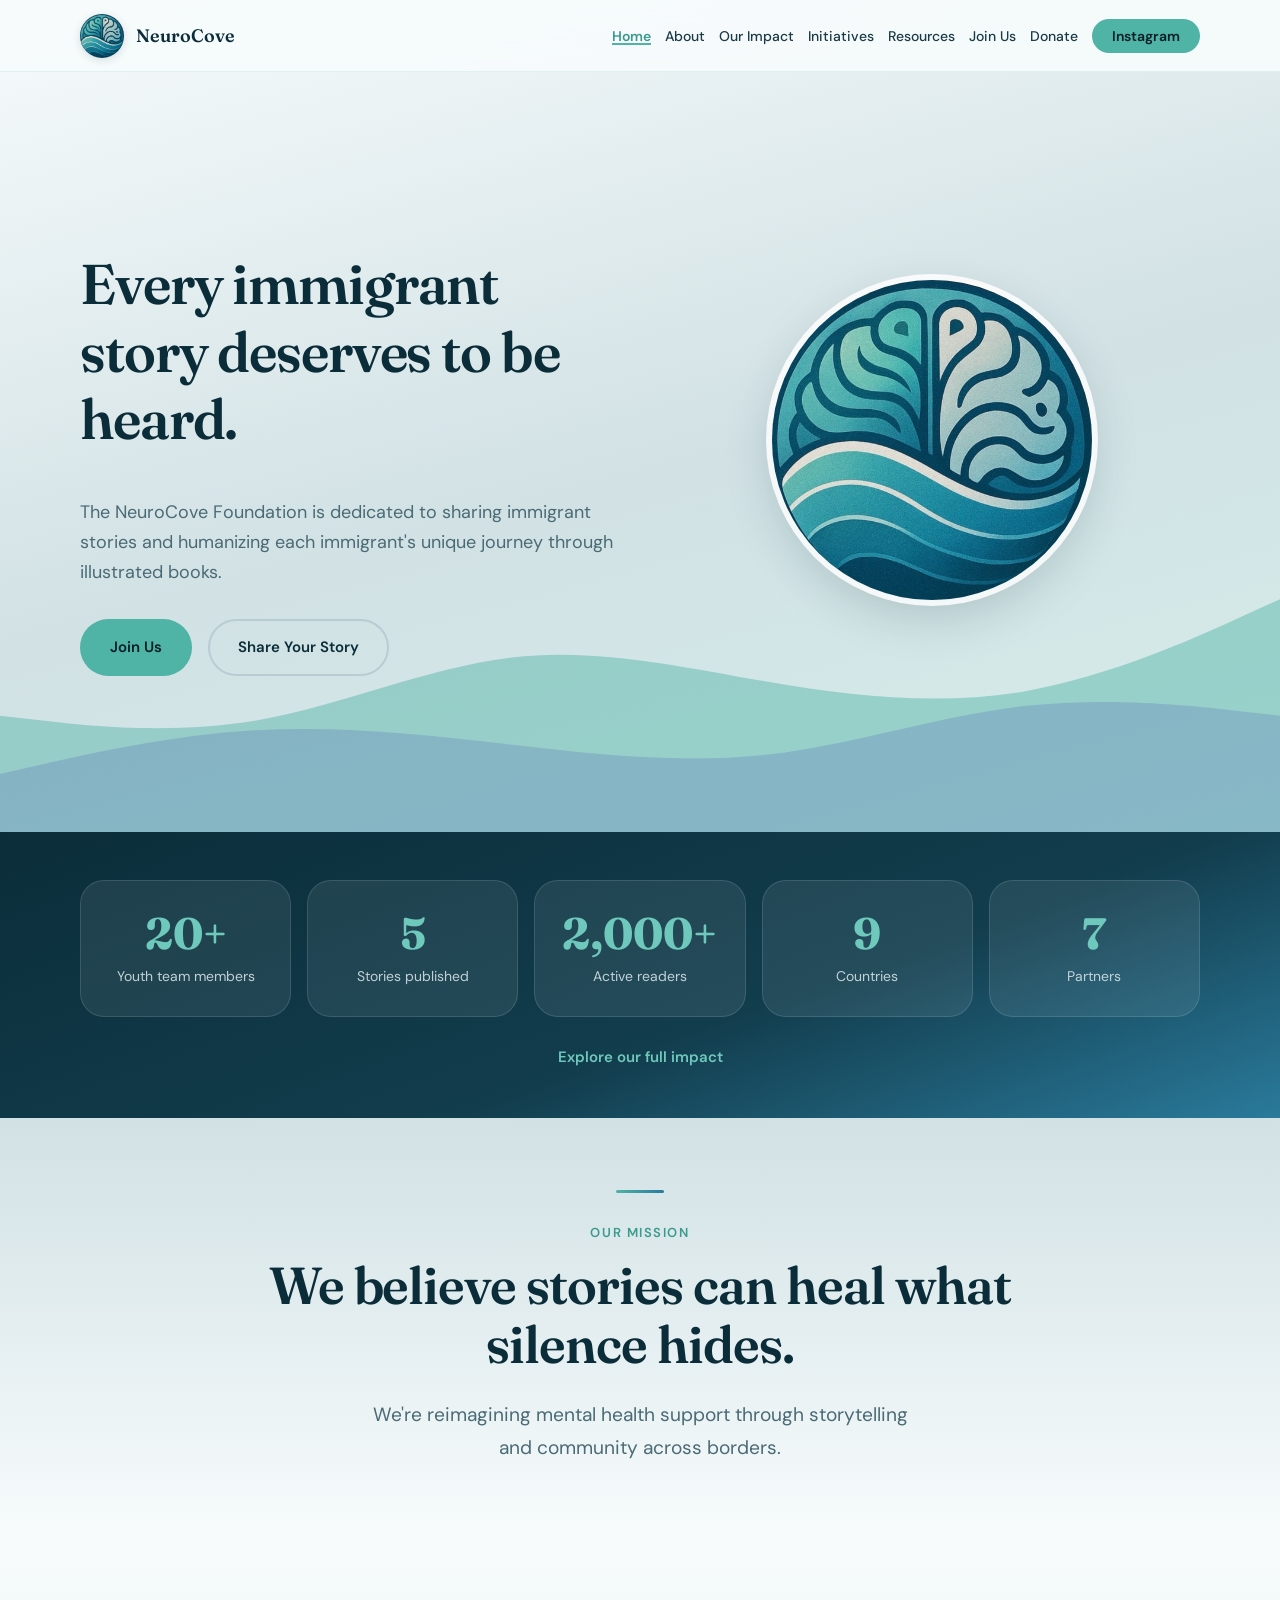
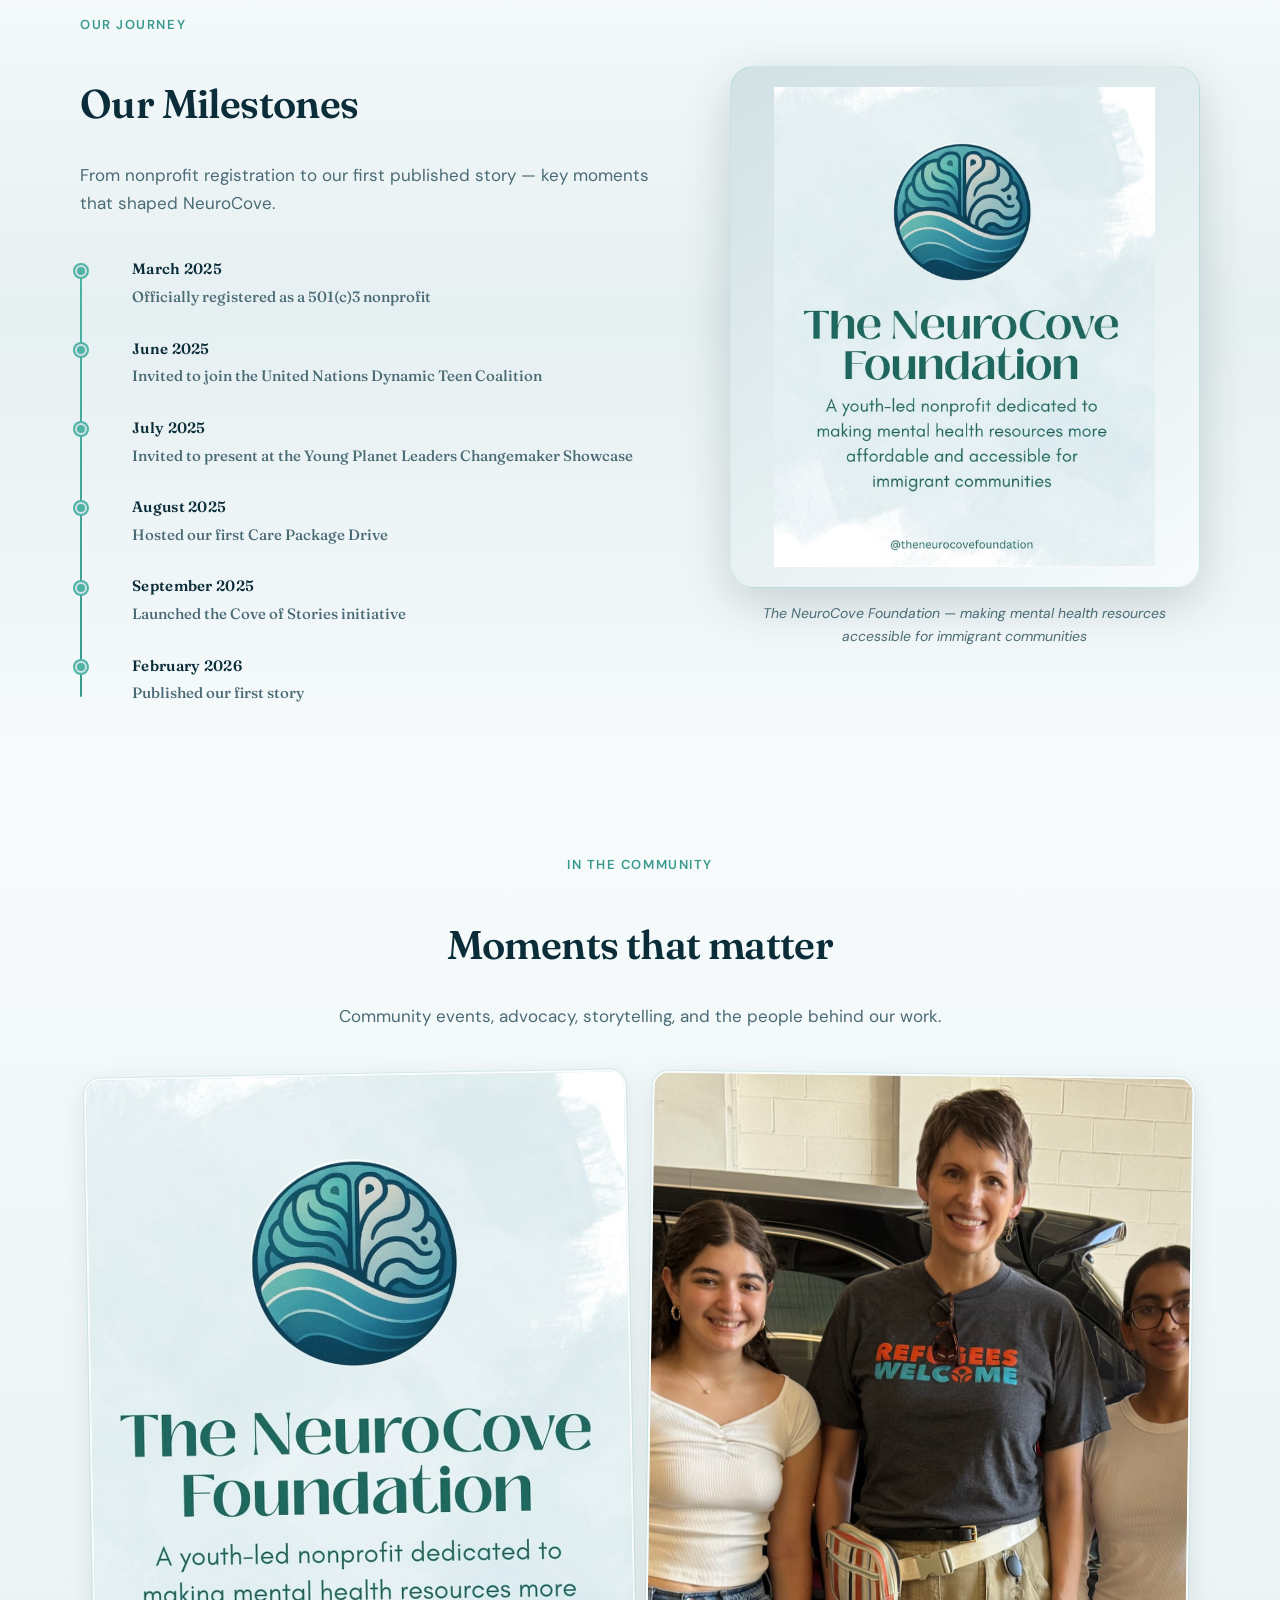
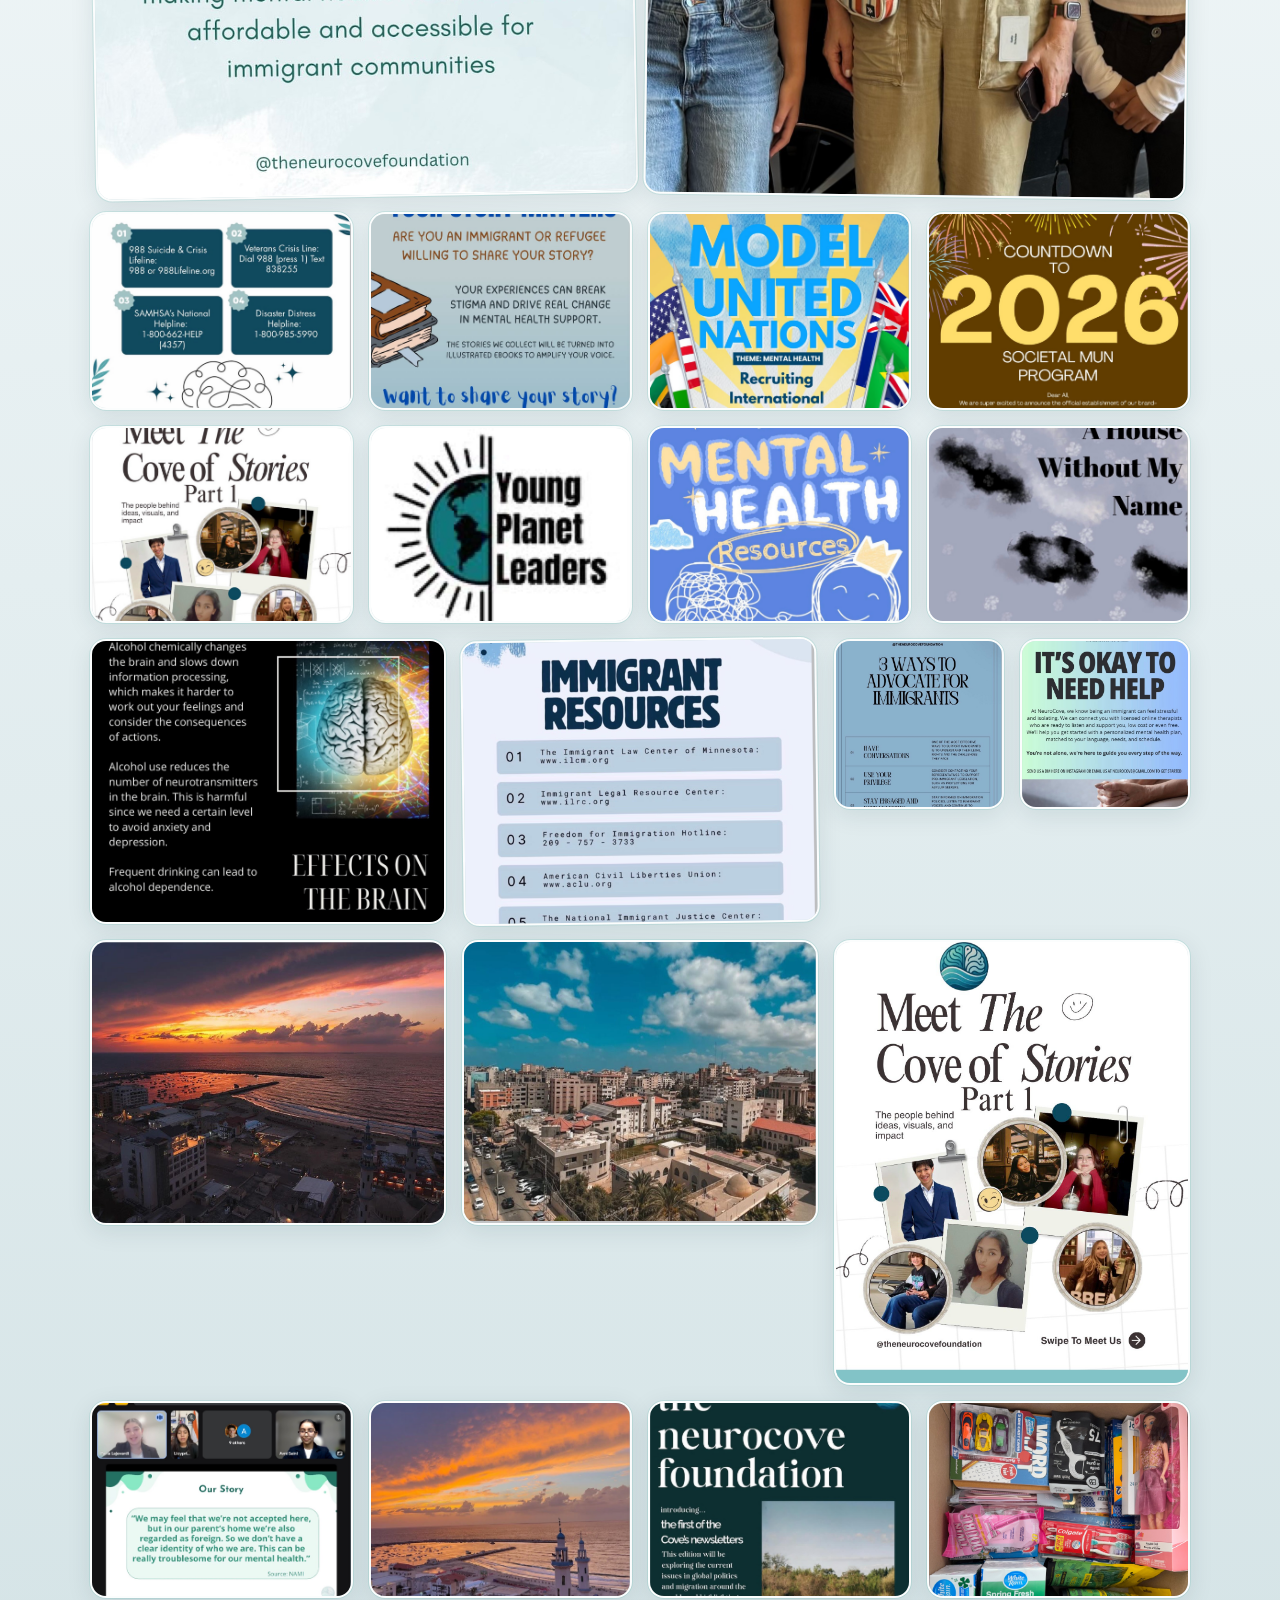
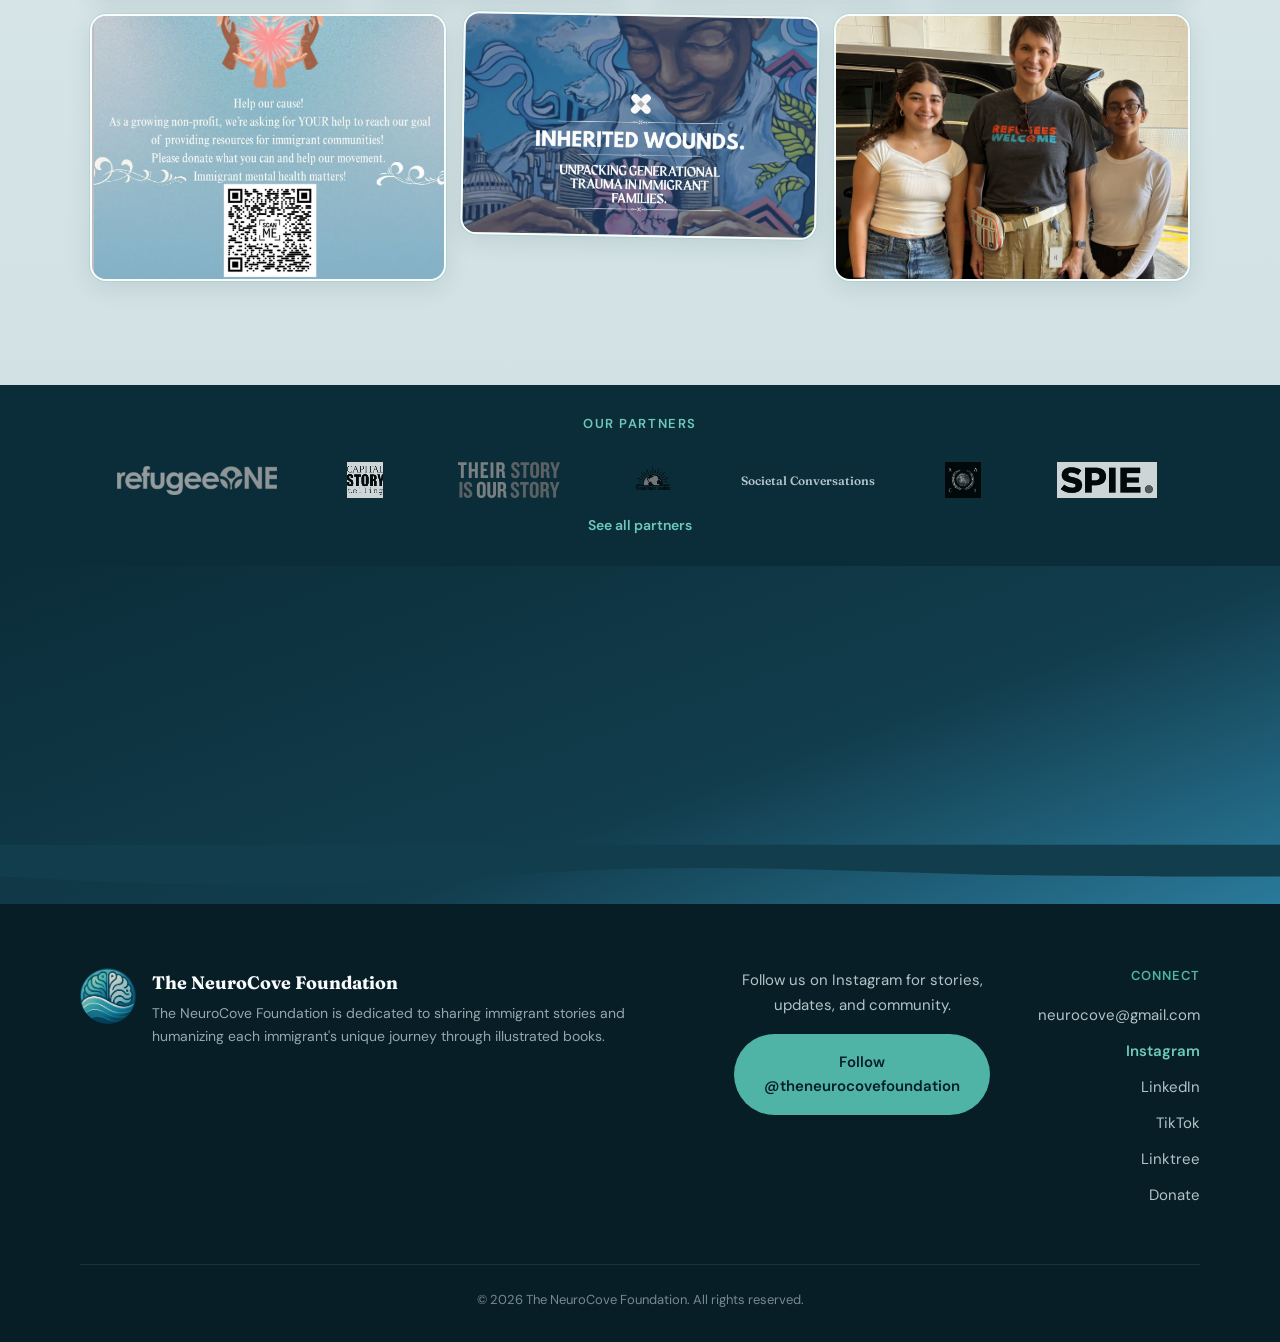
==== index.html @ bcf6eb48 "Updated Files" ====
<!DOCTYPE html>
<html lang="en">
<head>
  <meta charset="UTF-8">
  <meta name="viewport" content="width=device-width, initial-scale=1.0">
  <meta name="description" content="The NeuroCove Foundation is dedicated to sharing immigrant stories and humanizing each immigrant's unique journey through illustrated books.">
  <title>Home | The NeuroCove Foundation</title>
  <link rel="icon" href="Media/logo.jpg" type="image/jpeg">
  <link rel="preconnect" href="https://fonts.googleapis.com">
  <link rel="preconnect" href="https://fonts.gstatic.com" crossorigin>
  <link href="https://fonts.googleapis.com/css2?family=DM+Sans:ital,opsz,wght@0,9..40,400;0,9..40,500;0,9..40,600;0,9..40,700;1,9..40,400&family=Fraunces:opsz,wght@9..144,500;9..144,600;9..144,700&display=swap" rel="stylesheet">
  <link rel="stylesheet" href="css/styles.css">
</head>
<body>
  <a class="skip-link" href="#main">Skip to content</a>

  <header class="site-header">
    <nav class="nav container" aria-label="Main navigation">
      <a class="nav-brand" href="index.html">
        <img src="Media/logo.jpg" alt="NeuroCove Foundation logo" width="44" height="44">
        <span>NeuroCove</span>
      </a>
      <button class="nav-toggle" type="button" aria-expanded="false" aria-controls="nav-menu" aria-label="Open menu">
        <span></span>
        <span></span>
        <span></span>
      </button>
      <ul class="nav-menu" id="nav-menu">
        <li><a href="index.html" class="is-active" aria-current="page">Home</a></li>
        <li><a href="about.html">About</a></li>
        <li><a href="impact.html">Our Impact</a></li>
        <li><a href="initiatives.html">Initiatives</a></li>
        <li><a href="resources.html">Resources</a></li>
        <li><a href="https://linktr.ee/neurocove" target="_blank" rel="noopener noreferrer">Join Us</a></li>
        <li><a href="https://hcb.hackclub.com/donations/start/neurocove" target="_blank" rel="noopener noreferrer">Donate</a></li>
        <li><a class="nav-cta" href="https://www.instagram.com/theneurocovefoundation/" target="_blank" rel="noopener noreferrer">Instagram</a></li>
      </ul>
    </nav>
  </header>

  <main id="main">
    <section class="hero">
      <div class="hero-bg" aria-hidden="true">
        <svg class="hero-waves" viewBox="0 0 1440 320" preserveAspectRatio="none">
          <path fill="var(--teal)" d="M0,192L48,197.3C96,203,192,213,288,197.3C384,181,480,139,576,128C672,117,768,139,864,154.7C960,171,1056,181,1152,165.3C1248,149,1344,107,1392,85.3L1440,64L1440,320L1392,320C1344,320,1248,320,1152,320C1056,320,960,320,864,320C768,320,672,320,576,320C480,320,384,320,288,320C192,320,96,320,48,320L0,320Z"></path>
          <path fill="var(--blue)" d="M0,256L48,245.3C96,235,192,213,288,208C384,203,480,213,576,224C672,235,768,245,864,234.7C960,224,1056,192,1152,181.3C1248,171,1344,181,1392,186.7L1440,192L1440,320L1392,320C1344,320,1248,320,1152,320C1056,320,960,320,864,320C768,320,672,320,576,320C480,320,384,320,288,320C192,320,96,320,48,320L0,320Z"></path>
        </svg>
      </div>
      <div class="container hero-content">
        <div class="hero-text">
          <h1>Every immigrant story deserves to be heard.</h1>
          <p class="hero-lead">
            The NeuroCove Foundation is dedicated to sharing immigrant stories and humanizing each immigrant's unique journey through illustrated books.
          </p>
          <div class="hero-actions">
            <a class="btn btn-primary" href="https://linktr.ee/neurocove" target="_blank" rel="noopener noreferrer">Join Us</a>
            <a class="btn btn-secondary" href="https://docs.google.com/forms/d/e/1FAIpQLSeDtsfm2Mtpd13PctpxCeDg3UUZ2gRRf7dB08yzsV5TsFt91w/viewform" target="_blank" rel="noopener noreferrer">Share Your Story</a>
          </div>
        </div>
        <div class="hero-logo">
          <img src="Media/logo.jpg" alt="NeuroCove Foundation logo with a stylized brain and ocean waves" width="320" height="320">
        </div>
      </div>
    </section>

    <section class="stats-section stats-section--home" aria-label="Impact at a glance">
      <div class="container">
        <div class="stats-grid reveal">
          <div class="stat-card">
            <span class="stat-number">20+</span>
            <span class="stat-label">Youth team members</span>
          </div>
          <div class="stat-card">
            <span class="stat-number">5</span>
            <span class="stat-label">Stories published</span>
          </div>
          <div class="stat-card">
            <span class="stat-number">2,000+</span>
            <span class="stat-label">Active readers</span>
          </div>
          <div class="stat-card">
            <span class="stat-number">9</span>
            <span class="stat-label">Countries</span>
          </div>
          <div class="stat-card">
            <span class="stat-number">7</span>
            <span class="stat-label">Partners</span>
          </div>
        </div>
        <p class="stats-home-link reveal"><a href="impact.html">Explore our full impact</a></p>
      </div>
    </section>

    <section class="section section--home mission-statement">
      <div class="container mission-statement-inner reveal">
        <p class="eyebrow">Our Mission</p>
        <blockquote class="mission-statement-quote">
          <p>We believe stories can heal what silence hides.</p>
        </blockquote>
        <p class="mission-statement-sub">We're reimagining mental health support through storytelling and community across borders.</p>
      </div>
    </section>

    <section class="section section--home timeline-section" aria-labelledby="timeline-heading">
      <div class="container">
        <div class="timeline-layout reveal">
          <div class="timeline-content">
            <div class="section-header timeline-header">
              <p class="eyebrow">Our Journey</p>
              <h2 id="timeline-heading">Our Milestones</h2>
              <p class="section-sub">From nonprofit registration to our first published story — key moments that shaped NeuroCove.</p>
            </div>
            <ol class="timeline timeline--split">
              <li class="timeline-item">
                <time class="timeline-date" datetime="2025-03">March 2025</time>
                <p class="timeline-headline">Officially registered as a 501(c)3 nonprofit</p>
              </li>
              <li class="timeline-item">
                <time class="timeline-date" datetime="2025-06">June 2025</time>
                <p class="timeline-headline">Invited to join the United Nations Dynamic Teen Coalition</p>
              </li>
              <li class="timeline-item">
                <time class="timeline-date" datetime="2025-07">July 2025</time>
                <p class="timeline-headline">Invited to present at the Young Planet Leaders Changemaker Showcase</p>
              </li>
              <li class="timeline-item">
                <time class="timeline-date" datetime="2025-08">August 2025</time>
                <p class="timeline-headline">Hosted our first Care Package Drive</p>
              </li>
              <li class="timeline-item">
                <time class="timeline-date" datetime="2025-09">September 2025</time>
                <p class="timeline-headline">Launched the Cove of Stories initiative</p>
              </li>
              <li class="timeline-item">
                <time class="timeline-date" datetime="2026-02">February 2026</time>
                <p class="timeline-headline">Published our first story</p>
              </li>
            </ol>
          </div>
          <figure class="timeline-visual">
            <div class="timeline-visual-frame">
              <img src="Media/IMG_4200.jpg" alt="The NeuroCove Foundation — youth-led nonprofit for immigrant mental health access" width="540" height="540" loading="lazy">
            </div>
            <figcaption class="timeline-visual-caption">The NeuroCove Foundation — making mental health resources accessible for immigrant communities</figcaption>
          </figure>
        </div>
      </div>
    </section>

    <section class="section section--home media-section">
      <div class="container">
        <div class="section-header reveal">
          <p class="eyebrow">In the Community</p>
          <h2>Moments that matter</h2>
          <p class="section-sub">Community events, advocacy, storytelling, and the people behind our work.</p>
        </div>
        <div class="media-collage reveal" aria-label="Photo collage of NeuroCove community moments">
          <!-- Featured heroes: advocacy milestones -->
          <figure class="media-collage-piece media-collage-piece--1" data-cluster="advocacy">
            <img src="Media/IMG_4200.jpg" alt="The NeuroCove Foundation — youth-led nonprofit for immigrant mental health access" loading="lazy">
          </figure>
          <figure class="media-collage-piece media-collage-piece--2" data-cluster="team">
            <img src="Media/drive-img_9567.jpg" alt="NeuroCove volunteers at a care package drive" loading="lazy">
          </figure>
          <!-- Events & storytelling -->
          <figure class="media-collage-piece media-collage-piece--3" data-cluster="events">
            <img src="Media/IMG_4204.jpg" alt="Storytelling session highlighting immigrant voices" loading="lazy">
          </figure>
          <figure class="media-collage-piece media-collage-piece--4" data-cluster="events">
            <img src="Media/IMG_4201.jpg" alt="Launch celebration for the Cove of Stories initiative" loading="lazy">
          </figure>
          <figure class="media-collage-piece media-collage-piece--5" data-cluster="events">
            <img src="Media/IMG_4205.jpg" alt="NeuroCove representatives at the UN Dynamic Teen Coalition" loading="lazy">
          </figure>
          <figure class="media-collage-piece media-collage-piece--6" data-cluster="events">
            <img src="Media/IMG_4206.jpg" alt="Volunteers assembling care packages for families in need" loading="lazy">
          </figure>
          <!-- Community programs -->
          <figure class="media-collage-piece media-collage-piece--7" data-cluster="community">
            <img src="Media/IMG_4207.jpg" alt="NeuroCove community event with youth participants" loading="lazy">
          </figure>
          <figure class="media-collage-piece media-collage-piece--8" data-cluster="community">
            <img src="Media/community-outreach.jpg" alt="Community outreach event with NeuroCove volunteers" loading="lazy">
          </figure>
          <figure class="media-collage-piece media-collage-piece--9" data-cluster="community">
            <img src="Media/IMG_4208.jpg" alt="NeuroCove partnership event with community organizations" loading="lazy">
          </figure>
          <figure class="media-collage-piece media-collage-piece--10" data-cluster="community">
            <img src="Media/IMG_4210.jpg" alt="Volunteers at a NeuroCove community event" loading="lazy">
          </figure>
          <!-- Team -->
          <figure class="media-collage-piece media-collage-piece--11" data-cluster="team">
            <img src="Media/team-workshop.jpg" alt="NeuroCove team workshop on storytelling and advocacy" loading="lazy">
          </figure>
          <figure class="media-collage-piece media-collage-piece--12" data-cluster="advocacy">
            <img src="Media/IMG_4211.jpg" alt="Young Planet Leaders changemaker showcase with NeuroCove" loading="lazy">
          </figure>
          <figure class="media-collage-piece media-collage-piece--13" data-cluster="team">
            <img src="Media/IMG_4212.jpg" alt="Team members collaborating on a project" loading="lazy">
          </figure>
          <figure class="media-collage-piece media-collage-piece--14" data-cluster="team">
            <img src="Media/IMG_4214.jpg" alt="NeuroCove team meeting and planning session" loading="lazy">
          </figure>
          <!-- Advocacy graphics -->
          <figure class="media-collage-piece media-collage-piece--15" data-cluster="advocacy">
            <img src="Media/IMG_4215.jpg" alt="Graphic promoting immigrant stories and mental health advocacy" loading="lazy">
          </figure>
          <figure class="media-collage-piece media-collage-piece--16" data-cluster="advocacy">
            <img src="Media/IMG_4216.jpg" alt="Mental health advocacy graphic from NeuroCove" loading="lazy">
          </figure>
          <figure class="media-collage-piece media-collage-piece--17" data-cluster="events">
            <img src="Media/cove-of-stories.jpg" alt="Meet the Cove of Stories illustrated team collage" loading="lazy">
          </figure>
          <!-- Community moments (event photography) -->
          <figure class="media-collage-piece media-collage-piece--18" data-cluster="community">
            <img src="Media/IMG_3464.jpg" alt="Community photo from a NeuroCove event" loading="lazy">
          </figure>
          <figure class="media-collage-piece media-collage-piece--19" data-cluster="community">
            <img src="Media/IMG_4217.jpg" alt="Youth participants at a NeuroCove gathering" loading="lazy">
          </figure>
          <figure class="media-collage-piece media-collage-piece--20" data-cluster="community">
            <img src="Media/IMG_4218.jpg" alt="Team members at a community workshop" loading="lazy">
          </figure>
          <figure class="media-collage-piece media-collage-piece--21" data-cluster="community">
            <img src="Media/IMG_9491.JPG" alt="NeuroCove volunteers at a local event" loading="lazy">
          </figure>
          <figure class="media-collage-piece media-collage-piece--22" data-cluster="community">
            <img src="Media/IMG_4219.jpg" alt="Community members connecting at a NeuroCove program" loading="lazy">
          </figure>
          <figure class="media-collage-piece media-collage-piece--23" data-cluster="community">
            <img src="Media/IMG_4220.jpg" alt="Group photo from a NeuroCove outreach event" loading="lazy">
          </figure>
          <figure class="media-collage-piece media-collage-piece--24" data-cluster="community">
            <img src="Media/drive-img_9567.jpg" alt="NeuroCove team and community at an outdoor event" loading="lazy">
          </figure>
        </div>
      </div>
    </section>

    <section class="partners-strip" aria-labelledby="partners-strip-heading">
      <div class="container partners-strip-inner">
        <p class="eyebrow" id="partners-strip-heading">Our Partners</p>
        <div class="partners-strip-logos">
          <a href="https://www.refugeeone.org" target="_blank" rel="noopener noreferrer">
            <img src="Media/partners/refugeeone.png" alt="RefugeeOne" width="250" height="45" loading="lazy">
          </a>
          <a href="https://capitalstorytelling.com" target="_blank" rel="noopener noreferrer">
            <img src="Media/partners/capital-storytelling.jpg" alt="Capital Storytelling" width="270" height="270" loading="lazy">
          </a>
          <a href="https://tsosrefugees.org" target="_blank" rel="noopener noreferrer">
            <img src="Media/partners/their-story-is-our-story.svg" alt="Their Story is Our Story" width="192" height="68" loading="lazy">
          </a>
          <a href="https://youngplanetleaders.org" target="_blank" rel="noopener noreferrer">
            <img src="Media/partners/young-planet-leaders.png" alt="Young Planet Leaders" width="270" height="270" loading="lazy">
          </a>
          <span class="partners-strip-wordmark" title="Societal Conversations">Societal Conversations</span>
          <a href="https://www.dynamicteencoalition.org" target="_blank" rel="noopener noreferrer">
            <img src="Media/partners/un-dtc.jpg" alt="United Nations Dynamic Teen Coalition logo" width="225" height="225" loading="lazy">
          </a>
          <a href="https://www.ssip.org" target="_blank" rel="noopener noreferrer">
            <img src="Media/partners/ssip.png" alt="Southwest Suburban Immigrant Project" width="184" height="66" loading="lazy">
          </a>
        </div>
        <a class="partners-strip-link" href="impact.html#partners">See all partners</a>
      </div>
    </section>

    <section class="section section--home instagram-promo instagram-promo--home">
      <div class="container instagram-promo-inner">
        <div class="instagram-promo-content reveal">
          <p class="eyebrow">Stay Connected</p>
          <h2>Follow the journey on Instagram</h2>
          <p>Behind-the-scenes updates, story releases, and community moments from @theneurocovefoundation.</p>
          <div class="instagram-preview" aria-hidden="true">
            <img src="Media/IMG_4221.jpg" alt="" loading="lazy" width="120" height="120">
            <img src="Media/IMG_4222.jpg" alt="" loading="lazy" width="120" height="120">
            <img src="Media/IMG_4223.jpg" alt="" loading="lazy" width="120" height="120">
            <img src="Media/IMG_4225.jpg" alt="" loading="lazy" width="120" height="120">
            <img src="Media/IMG_4226.jpg" alt="" loading="lazy" width="120" height="120">
            <img src="Media/team-workshop.jpg" alt="" loading="lazy" width="120" height="120">
          </div>
        </div>
        <a class="btn btn-instagram btn-lg reveal" href="https://www.instagram.com/theneurocovefoundation/" target="_blank" rel="noopener noreferrer">Follow on Instagram</a>
      </div>
    </section>

  </main>

  <footer class="site-footer">
    <div class="footer-waves" aria-hidden="true">
      <svg viewBox="0 0 1440 120" preserveAspectRatio="none">
        <path fill="var(--navy-light)" d="M0,64L60,69.3C120,75,240,85,360,80C480,75,600,53,720,48C840,43,960,53,1080,58.7C1200,64,1320,64,1380,64L1440,64L1440,0L1380,0C1320,0,1200,0,1080,0C960,0,840,0,720,0C600,0,480,0,360,0C240,0,120,0,60,0L0,0Z"></path>
      </svg>
    </div>
    <div class="container footer-content">
      <div class="footer-brand">
        <img src="Media/logo.jpg" alt="NeuroCove Foundation logo" width="56" height="56">
        <div>
          <strong>The NeuroCove Foundation</strong>
          <p>The NeuroCove Foundation is dedicated to sharing immigrant stories and humanizing each immigrant's unique journey through illustrated books.</p>
        </div>
      </div>
      <div class="footer-instagram">
        <p>Follow us on Instagram for stories, updates, and community.</p>
        <a class="btn btn-instagram" href="https://www.instagram.com/theneurocovefoundation/" target="_blank" rel="noopener noreferrer">Follow @theneurocovefoundation</a>
      </div>
      <div class="footer-links">
        <h4>Connect</h4>
        <ul>
          <li><a href="mailto:neurocove@gmail.com">neurocove@gmail.com</a></li>
          <li><a class="footer-link-instagram" href="https://www.instagram.com/theneurocovefoundation/" target="_blank" rel="noopener noreferrer">Instagram</a></li>
          <li><a href="https://www.linkedin.com/company/the-neurocove-foundation/" target="_blank" rel="noopener noreferrer">LinkedIn</a></li>
          <li><a href="https://www.tiktok.com/@theneurocovefoundation?_r=1&_t=ZP-97dBEdnZQJ4" target="_blank" rel="noopener noreferrer">TikTok</a></li>
          <li><a href="https://linktr.ee/neurocove" target="_blank" rel="noopener noreferrer">Linktree</a></li>
          <li><a href="https://hcb.hackclub.com/donations/start/neurocove" target="_blank" rel="noopener noreferrer">Donate</a></li>
        </ul>
      </div>
    </div>
    <div class="footer-bottom container">
      <p>&copy; <span id="year"></span> The NeuroCove Foundation. All rights reserved.</p>
    </div>
  </footer>

  <script src="js/main.js"></script>
</body>
</html>
---- css/styles.css ----
/* NeuroCove Foundation — brand colors from logo */
:root {
  --navy: #0b2d39;
  --navy-light: #123d4d;
  --navy-dark: #071e26;
  --teal: #4fb3a5;
  --teal-light: #6ec9bc;
  --teal-dark: #3a9a8d;
  --blue: #2a7a9b;
  --blue-light: #3d96b8;
  --cream: #d1e1e4;
  --cream-dark: #b8cdd2;
  --white: #f7fbfc;
  --text: #1a3a45;
  --text-muted: #4a6b75;
  --shadow: 0 8px 32px rgba(11, 45, 57, 0.12);
  --shadow-lg: 0 16px 48px rgba(11, 45, 57, 0.18);
  --radius: 16px;
  --radius-lg: 24px;
  --font-body: "DM Sans", system-ui, sans-serif;
  --font-display: "Fraunces", Georgia, serif;
  --header-height: 72px;
}

*,
*::before,
*::after {
  box-sizing: border-box;
}

html {
  scroll-behavior: smooth;
}

body {
  display: flex;
  flex-direction: column;
  min-height: 100vh;
  margin: 0;
  font-family: var(--font-body);
  font-size: 1.0625rem;
  line-height: 1.65;
  color: var(--text);
  background: var(--white);
  -webkit-font-smoothing: antialiased;
}

main {
  flex: 1;
}

img {
  max-width: 100%;
  height: auto;
  display: block;
}

a {
  color: var(--teal-dark);
  text-decoration-thickness: 1px;
  text-underline-offset: 3px;
}

a:hover {
  color: var(--teal);
}

h1, h2, h3, h4 {
  font-family: var(--font-display);
  font-weight: 600;
  line-height: 1.2;
  color: var(--navy);
}

h1 {
  font-size: clamp(2.25rem, 5vw, 3.5rem);
  letter-spacing: -0.02em;
}

h2 {
  font-size: clamp(1.75rem, 3.5vw, 2.5rem);
  letter-spacing: -0.015em;
}

h3 {
  font-size: 1.25rem;
}

p {
  margin: 0 0 1rem;
}

ul {
  margin: 0;
  padding: 0;
  list-style: none;
}

.container {
  width: min(1120px, calc(100% - 2.5rem));
  margin-inline: auto;
}

.skip-link {
  position: absolute;
  top: -100%;
  left: 1rem;
  z-index: 200;
  padding: 0.75rem 1.25rem;
  background: var(--teal);
  color: var(--navy-dark);
  font-weight: 600;
  border-radius: 0 0 var(--radius) var(--radius);
  text-decoration: none;
}

.skip-link:focus {
  top: 0;
}

.eyebrow {
  display: inline-block;
  margin: 0 0 0.75rem;
  font-size: 0.8125rem;
  font-weight: 600;
  letter-spacing: 0.12em;
  text-transform: uppercase;
  color: var(--teal-dark);
}

/* Header */
.site-header {
  position: fixed;
  top: 0;
  left: 0;
  right: 0;
  z-index: 100;
  height: var(--header-height);
  background: rgba(247, 251, 252, 0.92);
  backdrop-filter: blur(12px);
  border-bottom: 1px solid rgba(79, 179, 165, 0.15);
}

.site-header .nav {
  position: relative;
}

.nav {
  display: flex;
  align-items: center;
  justify-content: space-between;
  height: 100%;
}

.nav-brand {
  display: flex;
  align-items: center;
  gap: 0.75rem;
  text-decoration: none;
  color: var(--navy);
  font-family: var(--font-display);
  font-weight: 600;
  font-size: 1.125rem;
}

.nav-brand img {
  border-radius: 50%;
  box-shadow: 0 2px 8px rgba(11, 45, 57, 0.15);
}

.nav-menu {
  display: flex;
  align-items: center;
  gap: 0.875rem;
}

.nav-menu a {
  text-decoration: none;
  font-size: 0.875rem;
  font-weight: 500;
  color: var(--text);
  white-space: nowrap;
  transition: color 0.2s;
}

.nav-menu a:hover {
  color: var(--teal-dark);
}

.nav-menu a.is-active:not(.nav-cta) {
  color: var(--teal-dark);
  font-weight: 600;
  box-shadow: inset 0 -2px 0 var(--teal);
}

.nav-cta {
  padding: 0.5rem 1.25rem !important;
  background: var(--teal);
  color: var(--navy-dark) !important;
  border-radius: 999px;
  font-weight: 600 !important;
  transition: background 0.2s, transform 0.2s !important;
}

.nav-cta:hover {
  background: var(--teal-light);
  transform: translateY(-1px);
}

.nav-toggle {
  display: none;
  flex-direction: column;
  justify-content: center;
  gap: 5px;
  width: 40px;
  height: 40px;
  padding: 0;
  border: none;
  background: transparent;
  cursor: pointer;
}

.nav-toggle span {
  display: block;
  width: 22px;
  height: 2px;
  margin-inline: auto;
  background: var(--navy);
  border-radius: 2px;
  transition: transform 0.25s, opacity 0.25s;
}

.nav-toggle[aria-expanded="true"] span:nth-child(1) {
  transform: translateY(7px) rotate(45deg);
}

.nav-toggle[aria-expanded="true"] span:nth-child(2) {
  opacity: 0;
}

.nav-toggle[aria-expanded="true"] span:nth-child(3) {
  transform: translateY(-7px) rotate(-45deg);
}

/* Buttons */
.btn {
  display: inline-flex;
  align-items: center;
  justify-content: center;
  padding: 0.875rem 1.75rem;
  font-family: var(--font-body);
  font-size: 0.9375rem;
  font-weight: 600;
  text-decoration: none;
  border-radius: 999px;
  border: 2px solid transparent;
  cursor: pointer;
  transition: background 0.2s, color 0.2s, border-color 0.2s, transform 0.2s;
}

.btn:hover {
  transform: translateY(-2px);
}

.btn-primary {
  background: var(--teal);
  color: var(--navy-dark);
}

.btn-primary:hover {
  background: var(--teal-light);
  color: var(--navy-dark);
}

.btn-secondary {
  background: transparent;
  color: var(--navy);
  border-color: var(--cream-dark);
}

.btn-secondary:hover {
  border-color: var(--teal);
  color: var(--teal-dark);
}

.btn-instagram {
  background: var(--teal);
  color: var(--navy-dark);
}

.btn-instagram:hover {
  background: var(--teal-light);
  color: var(--navy-dark);
}

.btn-lg {
  padding: 1rem 2rem;
  font-size: 1rem;
}

/* Hero */
.hero {
  position: relative;
  min-height: clamp(560px, 88vh, 820px);
  padding-top: calc(var(--header-height) + 2.5rem);
  padding-bottom: 4rem;
  background: linear-gradient(165deg, var(--white) 0%, var(--cream) 55%, rgba(79, 179, 165, 0.2) 100%);
  overflow: hidden;
}

.hero-bg {
  position: absolute;
  inset: 0;
  pointer-events: none;
}

.hero-waves {
  position: absolute;
  bottom: 0;
  left: 0;
  width: 100%;
  height: 35%;
  opacity: 0.45;
}

.hero-content {
  position: relative;
  display: grid;
  grid-template-columns: 1fr 1fr;
  gap: 3rem;
  align-items: center;
  min-height: calc(88vh - var(--header-height) - 4rem);
}

.hero-lead {
  font-size: 1.125rem;
  color: var(--text-muted);
  max-width: 34rem;
}

.hero-actions {
  display: flex;
  flex-wrap: wrap;
  gap: 1rem;
  margin-top: 2rem;
}

.hero-logo {
  display: flex;
  justify-content: center;
  align-items: center;
}

.hero-logo img {
  width: min(320px, 80%);
  aspect-ratio: 1;
  object-fit: cover;
  object-position: center;
  border-radius: 50%;
  box-shadow:
    0 0 0 6px rgba(255, 255, 255, 0.85),
    var(--shadow-lg);
  animation: float 6s ease-in-out infinite;
}

@keyframes float {
  0%, 100% { transform: translateY(0); }
  50% { transform: translateY(-12px); }
}

/* Sections */
.section {
  padding: 6rem 0;
}

.section--home {
  padding: 4.5rem 0;
}

.section--home .section-header {
  margin-bottom: 2.5rem;
}

.section-header {
  text-align: center;
  max-width: 640px;
  margin: 0 auto 3.5rem;
}

.section-header-light .eyebrow,
.section-header-light h2,
.section-header-light .section-sub {
  color: var(--cream);
}

.section-header-light h2 {
  color: var(--white);
}

.section-sub {
  color: var(--text-muted);
  font-size: 1.0625rem;
}

/* About */
.about {
  background: var(--white);
}

.about-grid {
  display: grid;
  grid-template-columns: repeat(3, 1fr);
  gap: 1.5rem;
}

.about-card {
  padding: 2rem;
  background: var(--white);
  border: 1px solid rgba(79, 179, 165, 0.2);
  border-radius: var(--radius-lg);
}

.about-icon {
  width: 48px;
  height: 48px;
  margin-bottom: 1.25rem;
  color: var(--teal);
}

.about-icon svg {
  width: 100%;
  height: 100%;
}

.about-card h3 {
  margin: 0 0 0.75rem;
}

.about-card p {
  margin: 0;
  color: var(--text-muted);
  font-size: 0.975rem;
}

/* Mission */
.mission {
  background: linear-gradient(180deg, var(--cream) 0%, var(--white) 100%);
}

.mission-inner {
  display: grid;
  grid-template-columns: auto 1fr;
  gap: 4rem;
  align-items: center;
}

.mission-ring {
  width: min(280px, 70vw);
  aspect-ratio: 1;
  border-radius: 50%;
  padding: 12px;
  background: linear-gradient(135deg, var(--teal), var(--blue));
  box-shadow: var(--shadow-lg);
}

.mission-ring img {
  width: 100%;
  height: 100%;
  object-fit: cover;
  border-radius: 50%;
}

.mission-text h2 {
  margin: 0 0 1.25rem;
}

.mission-list {
  margin-top: 1.5rem;
}

.mission-list li {
  position: relative;
  padding-left: 1.75rem;
  margin-bottom: 0.75rem;
  color: var(--text-muted);
}

.mission-list li::before {
  content: "";
  position: absolute;
  left: 0;
  top: 0.55em;
  width: 8px;
  height: 8px;
  border-radius: 50%;
  background: var(--teal);
}

/* Get Involved — see page content styles below */

/* Stories */
.stories {
  background: var(--white);
}

.stories-inner {
  display: grid;
  grid-template-columns: 1fr 1fr;
  gap: 4rem;
  align-items: center;
}

.stories-text h2 {
  margin: 0 0 1rem;
}

.stories-text p {
  color: var(--text-muted);
  margin-bottom: 2rem;
}

.stories-preview {
  display: flex;
  flex-direction: column;
  gap: 1.5rem;
}

.story-card {
  padding: 2rem;
  background: linear-gradient(135deg, var(--cream) 0%, rgba(79, 179, 165, 0.15) 100%);
  border-radius: var(--radius-lg);
  border-left: 4px solid var(--teal);
}

.story-card-offset {
  margin-left: 2rem;
}

.story-quote {
  font-family: var(--font-display);
  font-size: 3rem;
  line-height: 1;
  color: var(--teal);
  opacity: 0.5;
  margin-bottom: 0.5rem;
}

.story-card p {
  margin: 0;
  font-size: 1.0625rem;
  font-style: italic;
  color: var(--navy);
}

/* Footer */
.site-footer {
  position: relative;
  background: var(--navy-dark);
  color: var(--cream);
  padding-top: 4rem;
}

.footer-waves {
  position: absolute;
  top: 0;
  left: 0;
  width: 100%;
  height: 60px;
  transform: translateY(-99%);
}

.footer-waves svg {
  width: 100%;
  height: 100%;
  display: block;
}

.footer-content {
  display: flex;
  justify-content: space-between;
  gap: 3rem;
  padding-bottom: 3rem;
  border-bottom: 1px solid rgba(209, 225, 228, 0.1);
}

.footer-brand {
  display: flex;
  gap: 1rem;
  align-items: flex-start;
}

.footer-brand img {
  border-radius: 50%;
  flex-shrink: 0;
}

.footer-brand strong {
  display: block;
  font-family: var(--font-display);
  font-size: 1.125rem;
  color: var(--white);
  margin-bottom: 0.25rem;
}

.footer-brand p {
  margin: 0;
  font-size: 0.875rem;
  opacity: 0.7;
}

.footer-instagram {
  flex: 1;
  max-width: 360px;
  text-align: center;
}

.footer-instagram p {
  margin: 0 0 1rem;
  font-size: 0.9375rem;
  opacity: 0.85;
}

.footer-links {
  text-align: right;
}

.footer-links h4 {
  margin: 0 0 1rem;
  font-family: var(--font-body);
  font-size: 0.8125rem;
  font-weight: 600;
  letter-spacing: 0.08em;
  text-transform: uppercase;
  color: var(--teal);
}

.footer-links a {
  color: var(--cream);
  text-decoration: none;
  font-size: 0.9375rem;
  opacity: 0.85;
  transition: opacity 0.2s, color 0.2s;
}

.footer-links a:hover {
  opacity: 1;
  color: var(--teal-light);
}

.footer-links li {
  margin-bottom: 0.5rem;
}

.footer-link-instagram {
  font-weight: 600;
  color: var(--teal-light) !important;
  opacity: 1 !important;
}

.instagram-promo {
  background: linear-gradient(160deg, var(--navy) 0%, var(--navy-light) 60%, var(--blue) 100%);
  color: var(--cream);
}

.instagram-promo--home {
  padding-block: 3.5rem;
}

.instagram-promo--home .instagram-promo-inner {
  gap: 2.5rem;
}

.instagram-promo--home h2 {
  font-size: clamp(1.5rem, 3vw, 2rem);
}

.instagram-promo--home p {
  max-width: 36rem;
}

.instagram-promo-inner {
  display: flex;
  align-items: center;
  justify-content: space-between;
  gap: 2rem;
}

.instagram-promo-content {
  flex: 1;
  min-width: 0;
}

.instagram-preview {
  display: grid;
  grid-template-columns: repeat(6, 72px);
  gap: 0.5rem;
  margin-top: 1.25rem;
}

.instagram-preview img {
  width: 72px;
  height: 72px;
  border-radius: calc(var(--radius) * 0.75);
  object-fit: cover;
  object-position: center;
  border: 2px solid rgba(255, 255, 255, 0.2);
}

.instagram-promo .eyebrow {
  color: var(--teal-light);
}

.instagram-promo h2 {
  color: var(--white);
  margin: 0 0 0.75rem;
}

.instagram-promo p {
  margin: 0;
  max-width: 480px;
  opacity: 0.9;
}

.cove-stories {
  background: var(--white);
}

.cove-stories-inner {
  text-align: center;
  max-width: 1100px;
  margin-inline: auto;
}

.cove-stories-inner h2 {
  margin: 0 0 0.75rem;
}

.cove-stories-lead {
  margin: 0 0 1rem;
  font-size: 1.125rem;
  color: var(--text-muted);
}

.cove-stories-caption {
  margin: 0 0 3rem;
  max-width: 42rem;
  margin-inline: auto;
  color: var(--text-muted);
  line-height: 1.6;
}

.cove-stories-collage {
  position: relative;
  display: grid;
  grid-template-columns: repeat(12, 1fr);
  gap: 1.5rem 2rem;
  text-align: left;
  margin-bottom: 2.5rem;
  padding: 1rem 0 2rem;
}

.collage-wave-bg {
  position: absolute;
  inset: 0;
  overflow: hidden;
  pointer-events: none;
  z-index: 0;
}

.collage-wave-bg svg {
  width: 100%;
  height: 100%;
}

.collage-piece {
  position: relative;
  z-index: 1;
  max-width: 26rem;
}

.collage-piece--top-right {
  grid-column: 7 / 13;
  grid-row: 1;
  justify-self: end;
  transform: rotate(0.6deg);
}

.collage-piece--top-left {
  grid-column: 1 / 7;
  grid-row: 2;
  justify-self: start;
  margin-top: -1.5rem;
  transform: rotate(-0.8deg);
}

.collage-piece--center-right {
  grid-column: 6 / 13;
  grid-row: 3;
  justify-self: end;
  margin-top: -0.5rem;
  transform: rotate(0.4deg);
}

.collage-piece--center-left {
  grid-column: 1 / 7;
  grid-row: 4;
  justify-self: start;
  margin-top: -1rem;
  transform: rotate(-0.5deg);
}

.collage-piece--bottom-right {
  grid-column: 7 / 13;
  grid-row: 5;
  justify-self: end;
  margin-top: -0.75rem;
  transform: rotate(0.7deg);
}

.collage-piece--bottom-left {
  grid-column: 1 / 6;
  grid-row: 6;
  justify-self: start;
  margin-top: -1.25rem;
  transform: rotate(-0.6deg);
}

.collage-identity {
  position: relative;
  margin-bottom: 0.5rem;
}

.collage-index {
  display: block;
  font-family: var(--font-display);
  font-size: clamp(2.5rem, 5vw, 3.75rem);
  font-weight: 700;
  line-height: 1;
  color: var(--teal);
  opacity: 0.16;
  margin-bottom: 0.15rem;
}

.collage-name {
  margin: 0 0 0.3rem;
  font-family: var(--font-display);
  font-size: clamp(1.25rem, 2.2vw, 1.6rem);
  color: var(--navy);
}

.collage-location {
  margin: 0;
  font-size: 0.75rem;
  font-weight: 600;
  letter-spacing: 0.06em;
  text-transform: uppercase;
  color: var(--teal-dark);
}

.collage-quote {
  position: relative;
  margin: 0;
  padding: 0 0 0 1.25rem;
  border: none;
  border-left: 2px solid rgba(79, 179, 165, 0.45);
}

.collage-quote-mark {
  position: absolute;
  top: -0.2em;
  left: -0.1rem;
  font-family: var(--font-display);
  font-size: 3.25rem;
  line-height: 1;
  color: var(--teal);
  opacity: 0.3;
  pointer-events: none;
}

.collage-quote p {
  margin: 0;
  font-size: clamp(0.9375rem, 1.6vw, 1.0625rem);
  line-height: 1.65;
  font-style: italic;
  color: var(--text-muted);
}

.cove-stories-actions {
  display: flex;
  flex-wrap: wrap;
  gap: 0.75rem;
  justify-content: center;
}

/* Get Involved page content */
.get-involved {
  background: linear-gradient(180deg, var(--navy) 0%, var(--navy-light) 40%, var(--blue) 100%);
  color: var(--cream);
  padding-bottom: 5rem;
}

.page-hero-dark + .get-involved {
  padding-top: 0;
}

.hiring-hero-band {
  position: relative;
  padding: 4rem 0 5rem;
  background: linear-gradient(135deg, rgba(79, 179, 165, 0.18) 0%, rgba(42, 122, 155, 0.25) 100%);
  text-align: center;
}

.hiring-hero-waves {
  position: absolute;
  left: 0;
  width: 100%;
  height: 80px;
  line-height: 0;
  pointer-events: none;
}

.hiring-hero-waves svg {
  display: block;
  width: 100%;
  height: 100%;
}

.hiring-hero-waves--top {
  top: 0;
  transform: translateY(-99%);
}

.hiring-hero-waves--bottom {
  bottom: 0;
  transform: translateY(99%);
}

.hiring-hero-inner {
  max-width: 720px;
  margin-inline: auto;
}

.hiring-hero-inner h2 {
  margin: 0 0 0.75rem;
  color: var(--white);
  font-size: clamp(1.75rem, 4vw, 2.75rem);
}

.hiring-lead {
  margin: 0 0 2rem;
  opacity: 0.9;
  line-height: 1.6;
  font-size: 1.125rem;
}

.hiring-requirements {
  margin-bottom: 2rem;
  padding: 0;
  border: none;
  text-align: left;
  max-width: 32rem;
  margin-inline: auto;
}

.hiring-requirements h3 {
  margin: 0 0 0.75rem;
  font-family: var(--font-body);
  font-size: 0.8125rem;
  font-weight: 600;
  letter-spacing: 0.08em;
  text-transform: uppercase;
  color: var(--teal-light);
}

.hiring-requirements ul {
  margin: 0;
  padding-left: 1.35rem;
  list-style: disc;
}

.hiring-requirements li {
  margin-bottom: 0.65rem;
  line-height: 1.55;
  padding-left: 0.25rem;
}

.hiring-requirements li::marker {
  color: var(--teal);
}

.hiring-requirements li:last-child {
  margin-bottom: 0;
}

.hiring-contact-label {
  margin: 0 0 0.5rem;
  font-weight: 600;
  color: var(--white);
}

.hiring-emails {
  margin: 0;
  display: flex;
  flex-direction: column;
  gap: 0.35rem;
  font-size: 1.0625rem;
}

.hiring-emails a {
  color: var(--teal-light);
  text-decoration: none;
  font-weight: 600;
}

.hiring-emails a:hover {
  text-decoration: underline;
}

.hiring-cc {
  font-size: 0.9375rem;
  opacity: 0.85;
}

.involve-actions-wrap {
  padding-top: 5rem;
  max-width: 680px;
}

.involve-actions-heading {
  margin: 0 0 1.5rem;
  font-family: var(--font-display);
  font-size: 1.5rem;
  font-weight: 600;
  color: var(--white);
  text-align: left;
}

.involve-bullet-list {
  margin: 0;
  padding: 0;
  list-style: none;
}

.involve-bullet-item {
  position: relative;
  padding: 1.25rem 0 1.25rem 1.5rem;
  border-bottom: 1px solid rgba(209, 225, 228, 0.12);
}

.involve-bullet-item:first-child {
  border-top: 1px solid rgba(209, 225, 228, 0.12);
}

.involve-bullet-item::before {
  content: "";
  position: absolute;
  left: 0;
  top: 1.65rem;
  width: 7px;
  height: 7px;
  border-radius: 50%;
  background: var(--teal);
}

.involve-bullet-item h3 {
  margin: 0 0 0.4rem;
  color: var(--white);
  font-size: 1.125rem;
  font-family: var(--font-body);
  font-weight: 600;
}

.involve-bullet-item > p {
  margin: 0 0 0.65rem;
  font-size: 0.9375rem;
  line-height: 1.6;
  opacity: 0.88;
}

.involve-bullet-links {
  margin: 0;
  padding-left: 1.25rem;
  list-style: disc;
}

.involve-bullet-links li {
  margin-bottom: 0.35rem;
  line-height: 1.5;
}

.involve-bullet-links li:last-child {
  margin-bottom: 0;
}

.involve-bullet-links li::marker {
  color: var(--teal-light);
}

.involve-bullet-links a {
  font-weight: 600;
  font-size: 0.9375rem;
  color: var(--teal-light);
  text-decoration: none;
}

.involve-bullet-links a:hover {
  text-decoration: underline;
  color: var(--white);
}

.involve-link-accent {
  color: var(--cream);
}

.involve-link-accent:hover {
  color: var(--teal-light);
}

.get-involved .eyebrow {
  color: var(--teal-light);
}

.footer-bottom {
  padding: 1.5rem 0 2rem;
}

.footer-bottom p {
  margin: 0;
  font-size: 0.8125rem;
  opacity: 0.55;
  text-align: center;
}

/* Inner page hero */
.page-hero {
  padding: calc(var(--header-height) + 4rem) 0 3rem;
  background: linear-gradient(165deg, var(--white) 0%, var(--cream) 100%);
  text-align: center;
}

.page-hero-dark {
  background: linear-gradient(160deg, var(--navy) 0%, var(--navy-light) 60%, var(--blue) 100%);
}

.page-hero-dark .eyebrow {
  color: var(--teal-light);
}

.page-hero-dark h1 {
  color: var(--white);
}

.page-hero-dark .page-hero-lead {
  color: var(--cream);
  opacity: 0.9;
}

.page-hero h1 {
  margin: 0 0 1rem;
  max-width: 720px;
  margin-inline: auto;
}

.page-hero-lead {
  margin: 0 auto;
  max-width: 560px;
  font-size: 1.125rem;
  color: var(--text-muted);
}

/* About extra section */
.about-extra {
  background: linear-gradient(180deg, var(--cream) 0%, var(--white) 100%);
}

.about-extra-inner {
  display: grid;
  grid-template-columns: 1fr auto;
  gap: 4rem;
  align-items: center;
}

.about-extra-text h2 {
  margin: 0 0 1.25rem;
}

.about-extra-visual img {
  width: min(280px, 70vw);
  border-radius: 50%;
  box-shadow: var(--shadow-lg);
}

.stories-content {
  max-width: 640px;
  margin-inline: auto;
  text-align: center;
}

.stories-content h2 {
  margin: 0 0 1rem;
}

.stories-content p {
  color: var(--text-muted);
}

.stories-actions {
  display: flex;
  flex-wrap: wrap;
  justify-content: center;
  gap: 0.75rem;
  margin-top: 2rem;
}

/* Home mission statement */
.mission-statement {
  background: linear-gradient(180deg, var(--cream) 0%, var(--white) 100%);
  text-align: center;
}

.mission-statement-inner {
  max-width: 800px;
  margin-inline: auto;
}

.mission-statement-inner::before {
  content: "";
  display: block;
  width: 3rem;
  height: 3px;
  margin: 0 auto 1.5rem;
  background: linear-gradient(90deg, var(--teal), var(--blue));
  border-radius: 2px;
}

.mission-statement-quote {
  margin: 0 0 1.5rem;
  padding: 0;
  border: none;
}

.mission-statement-quote p {
  margin: 0;
  font-family: var(--font-display);
  font-size: clamp(2rem, 5vw, 3.25rem);
  font-weight: 600;
  line-height: 1.15;
  letter-spacing: -0.02em;
  color: var(--navy);
}

.mission-statement-sub {
  margin: 0;
  font-size: clamp(1rem, 2vw, 1.2rem);
  line-height: 1.7;
  color: var(--text-muted);
  max-width: 540px;
  margin-inline: auto;
}

/* Scroll reveal (homepage) */
.reveal {
  opacity: 0;
  transform: translateY(1.25rem);
  transition: opacity 0.55s ease, transform 0.55s ease;
}

.reveal.is-visible {
  opacity: 1;
  transform: translateY(0);
}

/* Timeline */
.timeline-section {
  background: linear-gradient(180deg, var(--white) 0%, rgba(209, 225, 228, 0.45) 45%, var(--white) 100%);
}

.timeline-layout {
  display: grid;
  gap: clamp(2rem, 4vw, 3.5rem);
  align-items: start;
}

.timeline-header {
  margin: 0 0 0;
  max-width: none;
  text-align: left;
}

.timeline-header .section-sub {
  max-width: 36rem;
}

.timeline-content {
  min-width: 0;
}

.timeline {
  position: relative;
  max-width: none;
  margin: 0;
  padding-left: 1.75rem;
  list-style: none;
}

.timeline::before {
  content: "";
  position: absolute;
  left: 0;
  top: 0.5rem;
  bottom: 0.5rem;
  width: 2px;
  background: linear-gradient(180deg, var(--teal), var(--teal-dark));
  border-radius: 2px;
}

.timeline-item {
  position: relative;
  padding: 0 0 1.75rem 1.5rem;
}

.timeline-item:last-child {
  padding-bottom: 0;
}

.timeline-item::before {
  content: "";
  position: absolute;
  left: -1.75rem;
  top: 0.45rem;
  width: 12px;
  height: 12px;
  margin-left: -5px;
  background: var(--teal);
  border: 2px solid var(--cream);
  border-radius: 50%;
  box-shadow: 0 0 0 2px var(--teal);
}

.timeline-date {
  display: block;
  margin-bottom: 0.25rem;
  font-family: var(--font-display);
  font-size: 0.9375rem;
  font-weight: 600;
  letter-spacing: 0.02em;
  text-transform: none;
  color: var(--navy);
}

.timeline-headline {
  margin: 0;
  font-family: var(--font-display);
  font-size: clamp(1rem, 1.6vw, 1.125rem);
  font-weight: 500;
  line-height: 1.45;
  color: var(--text);
}

.timeline-item p {
  margin: 0;
  color: var(--text-muted);
  font-size: 0.9375rem;
  line-height: 1.5;
}

/* Homepage split timeline layout */
.timeline-visual {
  margin: 0;
  min-width: 0;
}

.timeline-visual-frame {
  display: grid;
  place-items: center;
  width: 100%;
  max-width: min(68vh, 640px);
  margin-inline: auto;
  padding: clamp(0.75rem, 2vw, 1.25rem);
  background: linear-gradient(145deg, var(--cream) 0%, var(--white) 100%);
  border-radius: var(--radius-lg);
  border: 1px solid rgba(79, 179, 165, 0.18);
  box-shadow: var(--shadow-lg);
  overflow: hidden;
}

.timeline-visual-frame img {
  display: block;
  width: min(100%, 420px);
  height: auto;
  max-height: min(56vh, 480px);
  object-fit: contain;
  object-position: center;
  border-radius: calc(var(--radius-lg) - 0.65rem);
}

.timeline-visual-caption {
  margin-top: 0.875rem;
  font-size: 0.875rem;
  font-style: italic;
  text-align: center;
  color: var(--text-muted);
}

@media (min-width: 768px) {
  .timeline-layout {
    grid-template-columns: minmax(0, 1.35fr) minmax(0, 1fr);
    gap: clamp(2.5rem, 5vw, 4rem);
    align-items: center;
  }

  .timeline--split {
    margin-top: 2rem;
  }
}

@media (max-width: 767px) {
  .timeline-layout {
    grid-template-areas:
      "visual"
      "content";
  }

  .timeline-visual {
    grid-area: visual;
  }

  .timeline-content {
    grid-area: content;
  }

  .timeline-header {
    text-align: center;
  }

  .timeline-header .section-sub {
    margin-inline: auto;
  }

  .timeline--split {
    margin-top: 1.5rem;
  }
}

@media (min-width: 1024px) {
  .timeline-layout {
    grid-template-columns: minmax(0, 58%) minmax(0, 42%);
  }
}

/* Media collage (homepage community gallery) — curated bento grid */
.media-section {
  background: linear-gradient(180deg, var(--white) 0%, var(--cream) 100%);
}

.media-collage {
  display: grid;
  grid-template-columns: repeat(12, 1fr);
  gap: clamp(0.625rem, 1.4vw, 1rem);
  max-width: 1100px;
  margin: 0 auto;
  padding: 0.25rem 0 2rem;
}

.media-collage-piece {
  --tilt: 0deg;
  --img-pos: center;
  --img-scale: 1;
  position: relative;
  margin: 0;
  min-height: 0;
  overflow: hidden;
  padding: 0;
  font-size: 0;
  line-height: 0;
  border-radius: var(--radius);
  border: 2px solid rgba(255, 255, 255, 0.92);
  outline: 1px solid rgba(79, 179, 165, 0.16);
  box-shadow: 0 6px 24px rgba(11, 45, 57, 0.1);
  background: var(--cream);
  transform: rotate(var(--tilt));
  transition: transform 0.35s ease, box-shadow 0.35s ease;
}

.media-collage-piece img {
  position: absolute;
  inset: 0;
  display: block;
  width: 100%;
  height: 100%;
  max-width: none;
  object-fit: cover;
  object-position: var(--img-pos);
  transform: scale(var(--img-scale));
  transition: transform 0.35s ease;
}

.media-collage-piece:hover {
  z-index: 2;
  box-shadow: 0 14px 40px rgba(11, 45, 57, 0.18);
  transform: rotate(var(--tilt)) scale(1.01);
}

.media-collage-piece:hover img {
  transform: scale(calc(var(--img-scale) * 1.03));
}

/* Row 1–2: hero pair — portrait team photos */
.media-collage-piece--1 {
  --tilt: -1deg;
  --img-pos: center 28%;
  grid-column: 1 / 7;
  grid-row: 1 / 3;
  aspect-ratio: 3 / 4;
}

.media-collage-piece--2 {
  --tilt: 0.75deg;
  --img-pos: center 22%;
  grid-column: 7 / 13;
  grid-row: 1 / 3;
  aspect-ratio: 3 / 4;
}

/* Row 3: events & storytelling */
.media-collage-piece--3 {
  --img-pos: center 58%;
  grid-column: 1 / 4;
  grid-row: 3;
  aspect-ratio: 4 / 3;
}

.media-collage-piece--4 {
  --img-pos: center 30%;
  grid-column: 4 / 7;
  grid-row: 3;
  aspect-ratio: 4 / 3;
}

.media-collage-piece--5 {
  --img-pos: center 32%;
  grid-column: 7 / 10;
  grid-row: 3;
  aspect-ratio: 4 / 3;
}

.media-collage-piece--6 {
  --img-pos: center 40%;
  grid-column: 10 / 13;
  grid-row: 3;
  aspect-ratio: 4 / 3;
}

/* Row 4: community programs */
.media-collage-piece--7 {
  --img-pos: center 35%;
  grid-column: 1 / 4;
  grid-row: 4;
  aspect-ratio: 4 / 3;
}

.media-collage-piece--8 {
  --img-pos: center 42%;
  grid-column: 4 / 7;
  grid-row: 4;
  aspect-ratio: 4 / 3;
}

.media-collage-piece--9 {
  --img-pos: center 38%;
  grid-column: 7 / 10;
  grid-row: 4;
  aspect-ratio: 4 / 3;
}

.media-collage-piece--10 {
  --img-pos: center 38%;
  grid-column: 10 / 13;
  grid-row: 4;
  aspect-ratio: 4 / 3;
}

/* Row 5–6: team + advocacy secondary features */
.media-collage-piece--11 {
  --img-pos: center 40%;
  grid-column: 1 / 5;
  grid-row: 5 / 7;
  aspect-ratio: 5 / 4;
}

.media-collage-piece--12 {
  --tilt: -0.75deg;
  --img-pos: center 35%;
  grid-column: 5 / 9;
  grid-row: 5 / 7;
  aspect-ratio: 5 / 4;
}

.media-collage-piece--13 {
  --img-pos: center 30%;
  grid-column: 9 / 11;
  grid-row: 5 / 7;
  aspect-ratio: 1;
}

.media-collage-piece--14 {
  --img-pos: center 38%;
  grid-column: 11 / 13;
  grid-row: 5 / 7;
  aspect-ratio: 1;
}

/* Row 7: advocacy graphics + illustrated collage */
.media-collage-piece--15 {
  --img-pos: center;
  grid-column: 1 / 5;
  grid-row: 7;
  aspect-ratio: 5 / 4;
}

.media-collage-piece--16 {
  --img-pos: center;
  grid-column: 5 / 9;
  grid-row: 7;
  aspect-ratio: 5 / 4;
}

.media-collage-piece--17 {
  --img-pos: center 18%;
  grid-column: 9 / 13;
  grid-row: 7;
  aspect-ratio: 4 / 5;
}

/* Row 8: event photography */
.media-collage-piece--18 {
  --img-pos: center 24%;
  grid-column: 1 / 4;
  grid-row: 8;
  aspect-ratio: 4 / 3;
}

.media-collage-piece--19 {
  --img-pos: center 38%;
  grid-column: 4 / 7;
  grid-row: 8;
  aspect-ratio: 4 / 3;
}

.media-collage-piece--20 {
  --img-pos: center 22%;
  grid-column: 7 / 10;
  grid-row: 8;
  aspect-ratio: 4 / 3;
}

.media-collage-piece--21 {
  --img-pos: center 28%;
  grid-column: 10 / 13;
  grid-row: 8;
  aspect-ratio: 4 / 3;
}

/* Row 9: closing community moments */
.media-collage-piece--22 {
  --img-pos: 78% 82%;
  grid-column: 1 / 5;
  grid-row: 9;
  aspect-ratio: 4 / 3;
}

.media-collage-piece--23 {
  --tilt: 1deg;
  --img-pos: center 35%;
  grid-column: 5 / 9;
  grid-row: 9;
  aspect-ratio: 16 / 10;
}

.media-collage-piece--24 {
  --img-pos: center 18%;
  grid-column: 9 / 13;
  grid-row: 9;
  aspect-ratio: 4 / 3;
}

@media (max-width: 900px) {
  .media-collage {
    grid-template-columns: repeat(6, 1fr);
    gap: 0.75rem;
    padding-bottom: 0.5rem;
  }

  .media-collage-piece {
    grid-row: auto !important;
    transform: rotate(var(--tilt));
  }

  .media-collage-piece--1,
  .media-collage-piece--2 {
    grid-column: span 3;
    aspect-ratio: 3 / 4;
  }

  .media-collage-piece--11,
  .media-collage-piece--12 {
    grid-column: span 3;
    aspect-ratio: 5 / 4;
  }

  .media-collage-piece--15,
  .media-collage-piece--16 {
    grid-column: span 2;
    aspect-ratio: 5 / 4;
  }

  .media-collage-piece--17 {
    grid-column: span 2;
    aspect-ratio: 4 / 5;
  }

  .media-collage-piece--22,
  .media-collage-piece--23,
  .media-collage-piece--24 {
    grid-column: span 2;
    aspect-ratio: 4 / 3;
  }

  .media-collage-piece--7,
  .media-collage-piece--4,
  .media-collage-piece--13 {
    grid-column: span 2;
    aspect-ratio: 3 / 4;
  }

  .media-collage-piece--3,
  .media-collage-piece--5,
  .media-collage-piece--6,
  .media-collage-piece--8,
  .media-collage-piece--9,
  .media-collage-piece--10,
  .media-collage-piece--14,
  .media-collage-piece--18,
  .media-collage-piece--19,
  .media-collage-piece--20,
  .media-collage-piece--21 {
    grid-column: span 2;
    aspect-ratio: 1;
  }

  .media-collage-piece--18 { --img-pos: center 22%; }
  .media-collage-piece--19 { --img-pos: center 32%; }
  .media-collage-piece--20 { --img-pos: center 18%; }
  .media-collage-piece--24 { --img-pos: center 15%; }
}

@media (max-width: 600px) {
  .media-collage {
    grid-template-columns: repeat(2, 1fr);
    gap: 0.625rem;
  }

  .media-collage-piece--1,
  .media-collage-piece--2,
  .media-collage-piece--11,
  .media-collage-piece--12,
  .media-collage-piece--23 {
    grid-column: span 2;
    aspect-ratio: 3 / 4;
  }

  .media-collage-piece--7,
  .media-collage-piece--4,
  .media-collage-piece--13 {
    grid-column: span 2;
    aspect-ratio: 3 / 4;
  }

  .media-collage-piece--15,
  .media-collage-piece--16,
  .media-collage-piece--17 {
    grid-column: span 2;
    aspect-ratio: 4 / 5;
  }

  .media-collage-piece--22,
  .media-collage-piece--24 {
    grid-column: span 1;
    aspect-ratio: 1;
  }

  .media-collage-piece--22 {
    --img-pos: 75% 80%;
  }

  .media-collage-piece--18 { --img-pos: center 20%; }
  .media-collage-piece--19 { --img-pos: center 30%; }
  .media-collage-piece--20 { --img-pos: center 16%; }
  .media-collage-piece--24 { --img-pos: center 14%; }

  .media-collage-piece--3,
  .media-collage-piece--5,
  .media-collage-piece--6,
  .media-collage-piece--8,
  .media-collage-piece--9,
  .media-collage-piece--10,
  .media-collage-piece--14,
  .media-collage-piece--18,
  .media-collage-piece--19,
  .media-collage-piece--20,
  .media-collage-piece--21 {
    grid-column: span 1;
    aspect-ratio: 1;
    --tilt: 0deg;
  }
}

/* Legacy media grid (other pages) */
.media-grid {
  display: grid;
  grid-template-columns: repeat(auto-fill, minmax(min(100%, 220px), 1fr));
  gap: 1rem;
}

.media-grid-item {
  margin: 0;
  overflow: hidden;
  border-radius: var(--radius);
  aspect-ratio: 1;
  box-shadow: var(--shadow);
  background: var(--cream);
}

.media-grid-item img {
  display: block;
  width: 100%;
  height: 100%;
  object-fit: cover;
  object-position: center;
  transition: transform 0.3s ease;
}

.media-grid-item:hover img {
  transform: scale(1.03);
}

.media-grid-item--featured {
  grid-column: span 2;
  grid-row: span 2;
  aspect-ratio: auto;
  min-height: 280px;
}

@media (min-width: 768px) {
  .media-grid {
    grid-template-columns: repeat(auto-fill, minmax(200px, 1fr));
  }
}

@media (min-width: 1024px) {
  .media-grid {
    grid-template-columns: repeat(5, 1fr);
  }

  .media-grid-item--featured {
    grid-column: span 2;
    grid-row: span 2;
  }
}

/* Stats */
.stats-section {
  background: linear-gradient(160deg, var(--navy) 0%, var(--navy-light) 60%, var(--blue) 100%);
  padding: 4rem 0;
}

.stats-section--home {
  padding: 3rem 0;
}

.stats-home-link {
  margin: 1.75rem 0 0;
  text-align: center;
  font-size: 0.9375rem;
  font-weight: 600;
}

.stats-home-link a {
  color: var(--teal-light);
  text-decoration: none;
}

.stats-home-link a:hover,
.stats-home-link a:focus-visible {
  color: var(--white);
  text-decoration: underline;
  text-underline-offset: 3px;
}

.stats-grid {
  display: grid;
  grid-template-columns: repeat(5, 1fr);
  gap: 1rem;
}

.stat-card {
  display: flex;
  flex-direction: column;
  align-items: center;
  text-align: center;
  padding: 1.75rem 1rem;
  background: rgba(247, 251, 252, 0.08);
  border: 1px solid rgba(209, 225, 228, 0.15);
  border-radius: var(--radius-lg);
}

.stat-number {
  font-family: var(--font-display);
  font-size: clamp(2rem, 4vw, 2.75rem);
  font-weight: 700;
  color: var(--teal-light);
  line-height: 1.1;
}

.stat-label {
  margin-top: 0.5rem;
  font-size: 0.875rem;
  color: var(--cream);
  opacity: 0.9;
}

/* Quotes */
.quotes-section {
  background: var(--white);
}

.quotes-grid {
  display: grid;
  grid-template-columns: repeat(3, 1fr);
  gap: 1.5rem;
}

.quote-block {
  margin: 0;
  padding: 2rem;
  background: linear-gradient(135deg, var(--cream) 0%, rgba(79, 179, 165, 0.12) 100%);
  border-radius: var(--radius-lg);
  border-left: 4px solid var(--teal);
}

.quote-block p {
  margin: 0 0 1rem;
  font-family: var(--font-display);
  font-size: 1.0625rem;
  font-style: italic;
  color: var(--navy);
  line-height: 1.55;
}

.quote-block footer {
  font-size: 0.875rem;
  font-weight: 600;
  color: var(--teal-dark);
}

/* Partners */
.partners-section {
  background: linear-gradient(180deg, var(--cream) 0%, var(--white) 100%);
}

.partners-grid {
  display: grid;
  grid-template-columns: repeat(auto-fill, minmax(220px, 1fr));
  gap: 1.25rem;
  margin: 0 auto 2rem;
}

.partner-card {
  list-style: none;
}

.partner-card-link {
  display: flex;
  flex-direction: column;
  align-items: center;
  gap: 0.875rem;
  height: 100%;
  padding: 1.25rem 1rem;
  background: var(--white);
  border: 1px solid rgba(11, 45, 57, 0.08);
  border-radius: var(--radius);
  box-shadow: var(--shadow);
  text-decoration: none;
  color: inherit;
  transition: border-color 0.25s ease, box-shadow 0.25s ease, transform 0.25s ease;
}

a.partner-card-link:hover,
a.partner-card-link:focus-visible {
  border-color: rgba(79, 179, 165, 0.45);
  box-shadow: var(--shadow-lg);
  transform: translateY(-2px);
  color: inherit;
}

.partner-card-visual {
  display: flex;
  align-items: center;
  justify-content: center;
  width: 100%;
  min-height: 5rem;
  padding: 0.5rem;
}

.partner-card-visual img {
  max-width: 100%;
  max-height: 4.5rem;
  width: auto;
  height: auto;
  object-fit: contain;
  filter: grayscale(100%) opacity(0.72);
  transition: filter 0.3s ease;
}

.partner-card:hover .partner-card-visual img,
.partner-card:focus-within .partner-card-visual img {
  filter: grayscale(0%) opacity(1);
}

.partner-card-wordmark {
  min-height: 5rem;
  padding: 0.75rem 1rem;
  background: linear-gradient(145deg, var(--white) 0%, var(--cream) 100%);
  border: 1px dashed rgba(79, 179, 165, 0.35);
  border-radius: calc(var(--radius) - 4px);
  transition: border-color 0.25s ease, background 0.25s ease;
}

.partner-wordmark-text {
  font-family: var(--font-display);
  font-size: 0.9375rem;
  font-weight: 600;
  line-height: 1.3;
  text-align: center;
  color: var(--navy);
}

.partner-card--placeholder:hover .partner-card-wordmark,
.partner-card--placeholder:focus-within .partner-card-wordmark {
  border-color: var(--teal);
  background: var(--white);
}

.partner-card-name {
  font-size: 0.8125rem;
  font-weight: 600;
  line-height: 1.35;
  text-align: center;
  color: var(--text-muted);
}

a.partner-card-link:hover .partner-card-name,
a.partner-card-link:focus-visible .partner-card-name {
  color: var(--navy);
}

/* Compact partner strip (homepage) */
.partners-strip {
  background: var(--navy);
  color: var(--cream);
  padding-block: 1.75rem;
}

.partners-strip-inner {
  display: flex;
  flex-direction: column;
  align-items: center;
  gap: 1rem;
  text-align: center;
}

.partners-strip .eyebrow {
  color: var(--teal-light);
}

.partners-strip-logos {
  display: flex;
  flex-wrap: wrap;
  align-items: center;
  justify-content: center;
  gap: 1.5rem 2rem;
  width: 100%;
}

.partners-strip-logos a,
.partners-strip-logos span {
  display: flex;
  align-items: center;
  justify-content: center;
  min-width: 7rem;
  max-width: 10rem;
  text-decoration: none;
}

.partners-strip-logos img {
  max-height: 2.25rem;
  width: auto;
  object-fit: contain;
  filter: grayscale(100%) brightness(1.4) opacity(0.8);
  transition: filter 0.3s ease;
}

.partners-strip-logos a:hover img,
.partners-strip-logos a:focus-visible img {
  filter: grayscale(0%) brightness(1) opacity(1);
}

.partners-strip-wordmark {
  font-family: var(--font-display);
  font-size: 0.75rem;
  font-weight: 600;
  line-height: 1.25;
  color: rgba(209, 225, 228, 0.85);
  text-align: center;
}

.partners-strip-link {
  font-size: 0.875rem;
  font-weight: 600;
  color: var(--teal-light);
  text-decoration: none;
}

.partners-strip-link:hover,
.partners-strip-link:focus-visible {
  color: var(--white);
}

.partners-cta {
  text-align: center;
  margin: 0;
  color: var(--text-muted);
}

.partners-cta a {
  font-weight: 600;
}

/* Founder */
.founder-section {
  background: var(--white);
}

.founder-inner {
  display: grid;
  grid-template-columns: auto 1fr;
  gap: 3rem;
  align-items: center;
  max-width: 800px;
  margin-inline: auto;
}

.founder-visual img {
  width: min(240px, 60vw);
  border-radius: 50%;
  box-shadow: var(--shadow-lg);
}

.founder-content h2 {
  margin: 0 0 0.25rem;
}

.founder-role {
  margin: 0 0 1rem;
  font-size: 0.875rem;
  font-weight: 600;
  letter-spacing: 0.04em;
  text-transform: uppercase;
  color: var(--teal-dark);
}

.founder-content p:last-child {
  margin-bottom: 0;
  color: var(--text-muted);
}

/* Team lists */
.team-section {
  background: linear-gradient(180deg, var(--cream) 0%, var(--white) 100%);
}

.team-group {
  margin-bottom: 3rem;
}

.team-group:last-child {
  margin-bottom: 0;
}

.team-group-title {
  margin: 0 0 1.25rem;
  padding-bottom: 0.75rem;
  border-bottom: 2px solid rgba(79, 179, 165, 0.25);
  font-family: var(--font-body);
  font-size: 1rem;
  font-weight: 600;
  letter-spacing: 0.08em;
  text-transform: uppercase;
  color: var(--teal-dark);
}

.team-grid {
  display: grid;
  grid-template-columns: repeat(auto-fill, minmax(200px, 1fr));
  gap: 0.75rem;
}

.team-member {
  display: flex;
  flex-direction: column;
  gap: 0.15rem;
  padding: 1rem 1.25rem;
  background: var(--white);
  border: 1px solid rgba(79, 179, 165, 0.15);
  border-radius: var(--radius);
}

.team-name {
  font-weight: 600;
  color: var(--navy);
}

.team-location {
  font-size: 0.8125rem;
  color: var(--text-muted);
}

/* Initiatives */
.initiative-block {
  background: var(--white);
}

.initiative-block-alt {
  background: linear-gradient(180deg, var(--cream) 0%, var(--white) 100%);
}

.initiative-inner {
  display: grid;
  grid-template-columns: 1fr auto;
  gap: 3rem;
  align-items: center;
}

.initiative-inner-reverse {
  direction: rtl;
}

.initiative-inner-reverse > * {
  direction: ltr;
}

.initiative-content h2 {
  margin: 0 0 1rem;
}

.initiative-content p {
  color: var(--text-muted);
}

.initiative-content p:last-of-type {
  margin-bottom: 1.5rem;
}

.initiative-actions {
  display: flex;
  flex-wrap: wrap;
  gap: 0.75rem;
}

.initiative-visual img {
  width: min(480px, 40vw);
  max-height: min(520px, 55vh);
  aspect-ratio: 4 / 5;
  object-fit: contain;
  object-position: center top;
  border-radius: var(--radius-lg);
  box-shadow: var(--shadow-lg);
  background: linear-gradient(180deg, var(--white) 0%, var(--cream) 100%);
}

#care-package-drives .initiative-visual img {
  object-fit: cover;
  object-position: center 42%;
}

.initiative-visual-placeholder img {
  width: min(280px, 50vw);
  border-radius: 50%;
}

.about-extra-visual img {
  border-radius: var(--radius-lg);
  object-fit: cover;
}

/* Join Us page */
.join-linktree-cta {
  margin-top: 1.5rem;
}

.page-hero-dark .join-linktree-cta {
  display: inline-flex;
}

/* Responsive */
@media (max-width: 900px) {
  .hero-content,
  .mission-inner,
  .stories-inner {
    grid-template-columns: 1fr;
    text-align: center;
  }

  .hero-logo {
    order: -1;
  }

  .hero-logo img {
    width: min(220px, 60vw);
    box-shadow:
      0 0 0 4px rgba(255, 255, 255, 0.85),
      var(--shadow-lg);
  }

  .hero-actions {
    justify-content: center;
  }

  .hero-lead {
    margin-inline: auto;
  }

  .about-grid {
    grid-template-columns: 1fr;
  }

  .mission-visual {
    display: flex;
    justify-content: center;
  }

  .mission-list {
    text-align: left;
    max-width: 400px;
    margin-inline: auto;
  }

  .stories-preview {
    max-width: 400px;
    margin-inline: auto;
  }

  .story-card-offset {
    margin-left: 0;
  }

  .footer-content {
    flex-direction: column;
    align-items: center;
    text-align: center;
  }

  .footer-brand {
    flex-direction: column;
    align-items: center;
  }

  .footer-instagram {
    max-width: none;
  }

  .footer-links {
    text-align: center;
  }

  .instagram-promo-inner {
    flex-direction: column;
    text-align: center;
  }

  .instagram-preview {
    justify-content: center;
    grid-template-columns: repeat(3, 72px);
    margin-inline: auto;
  }

  .about-extra-inner {
    grid-template-columns: 1fr;
    text-align: center;
  }

  .about-extra-visual {
    display: flex;
    justify-content: center;
  }

  .cove-stories-collage {
    display: flex;
    flex-direction: column;
    gap: 2.5rem;
    padding: 0.5rem 0 1rem;
  }

  .collage-piece,
  .collage-piece--top-right,
  .collage-piece--top-left,
  .collage-piece--center-right,
  .collage-piece--center-left,
  .collage-piece--bottom-right,
  .collage-piece--bottom-left {
    grid-column: auto;
    grid-row: auto;
    max-width: none;
    margin-top: 0;
    justify-self: stretch;
    transform: none;
  }

  .collage-wave-bg {
    display: none;
  }

  .collage-quote {
    padding-left: 1rem;
  }

  .collage-quote-mark {
    font-size: 2.5rem;
  }

  .involve-bullet-item {
    padding: 1rem 0 1rem 1.35rem;
  }

  .involve-bullet-item::before {
    top: 1.4rem;
  }

  .hiring-hero-band {
    padding: 3rem 0 4rem;
  }

  .involve-actions-wrap {
    padding-top: 4rem;
  }

  .stats-grid {
    grid-template-columns: repeat(2, 1fr);
  }

  .quotes-grid {
    grid-template-columns: 1fr;
  }

  .partners-grid {
    grid-template-columns: repeat(2, 1fr);
    gap: 1rem;
  }

  .partner-card-link {
    padding: 1rem 0.75rem;
  }

  .partners-strip-logos {
    gap: 1rem 1.25rem;
  }

  .partners-strip-logos img {
    max-height: 1.75rem;
  }

  .media-grid {
    grid-template-columns: repeat(2, 1fr);
  }

  .media-grid-item--featured {
    grid-column: span 2;
    grid-row: span 1;
    min-height: 220px;
  }

  .founder-inner {
    grid-template-columns: 1fr;
    text-align: center;
  }

  .founder-visual {
    display: flex;
    justify-content: center;
  }

  .initiative-inner,
  .initiative-inner-reverse {
    grid-template-columns: 1fr;
    direction: ltr;
    text-align: center;
  }

  .initiative-visual {
    display: flex;
    justify-content: center;
  }

  .initiative-visual img {
    width: min(360px, 90vw);
    max-height: none;
    aspect-ratio: 4 / 5;
  }

  .initiative-actions {
    justify-content: center;
  }

}

@media (max-width: 600px) {
  .stats-grid {
    grid-template-columns: 1fr;
  }

  .media-grid {
    grid-template-columns: 1fr;
  }

  .media-grid-item--featured {
    grid-column: span 1;
  }
}

@media (max-width: 960px) {
  .nav-toggle {
    display: flex;
  }

  .nav-menu {
    position: fixed;
    top: var(--header-height);
    left: 0;
    right: 0;
    flex-direction: column;
    gap: 0;
    padding: 1rem 0 1.5rem;
    background: rgba(247, 251, 252, 0.98);
    backdrop-filter: blur(12px);
    border-bottom: 1px solid rgba(79, 179, 165, 0.15);
    transform: translateY(-120%);
    opacity: 0;
    visibility: hidden;
    transition: transform 0.3s, opacity 0.3s, visibility 0.3s;
  }

  .nav-menu.is-open {
    transform: translateY(0);
    opacity: 1;
    visibility: visible;
  }

  .nav-menu li {
    width: 100%;
    text-align: center;
  }

  .nav-menu a {
    display: block;
    padding: 0.875rem 1.5rem;
  }

  .nav-cta {
    display: inline-block;
    margin-top: 0.5rem;
  }

  .section {
    padding: 4rem 0;
  }

  .hero {
    min-height: auto;
    padding-bottom: 4rem;
  }

  .hero-content {
    min-height: auto;
  }
}

/* Resources page */
.resources-hub {
  padding-top: 2rem;
  padding-bottom: 4rem;
  background: linear-gradient(180deg, var(--cream) 0%, var(--white) 100%);
}

.resources-layout {
  display: grid;
  grid-template-columns: minmax(240px, 280px) minmax(0, 1fr);
  gap: 2.5rem;
  align-items: start;
}

.resources-nav-col {
  position: sticky;
  top: calc(var(--header-height) + 1rem);
}

.resources-nav-col > .eyebrow {
  margin-bottom: 1rem;
}

.resources-nav {
  display: flex;
  flex-direction: column;
  gap: 0.5rem;
}

.resources-tab {
  display: flex;
  align-items: flex-start;
  gap: 0.75rem;
  width: 100%;
  padding: 0.75rem 1rem;
  background: var(--white);
  border: 1px solid rgba(79, 179, 165, 0.25);
  border-radius: var(--radius);
  font-family: var(--font-body);
  font-size: 0.875rem;
  font-weight: 500;
  line-height: 1.4;
  color: var(--navy);
  text-align: left;
  cursor: pointer;
  transition: background 0.2s, border-color 0.2s, box-shadow 0.2s;
}

.resources-tab:hover {
  background: rgba(79, 179, 165, 0.08);
  border-color: var(--teal);
}

.resources-tab.is-active,
.resources-tab[aria-selected="true"] {
  background: linear-gradient(135deg, rgba(79, 179, 165, 0.18) 0%, rgba(79, 179, 165, 0.06) 100%);
  border-color: var(--teal);
  box-shadow: var(--shadow);
}

.resources-tab:focus-visible {
  outline: 2px solid var(--teal);
  outline-offset: 2px;
}

.resources-tab-num {
  flex-shrink: 0;
  display: flex;
  align-items: center;
  justify-content: center;
  width: 1.5rem;
  height: 1.5rem;
  border-radius: 50%;
  background: rgba(79, 179, 165, 0.22);
  color: var(--navy);
  font-size: 0.75rem;
  font-weight: 600;
}

.resources-tab.is-active .resources-tab-num,
.resources-tab[aria-selected="true"] .resources-tab-num {
  background: var(--teal);
  color: var(--white);
}

.resources-tab-label {
  flex: 1;
}

.resources-nav-select-label {
  position: absolute;
  width: 1px;
  height: 1px;
  padding: 0;
  margin: -1px;
  overflow: hidden;
  clip: rect(0, 0, 0, 0);
  white-space: nowrap;
  border: 0;
}

.resources-nav-select {
  display: none;
  width: 100%;
  margin-bottom: 1rem;
  padding: 0.75rem 1rem;
  border: 1px solid rgba(79, 179, 165, 0.35);
  border-radius: var(--radius);
  background: var(--white);
  color: var(--navy);
  font-family: var(--font-body);
  font-size: 0.9375rem;
  font-weight: 500;
}

.resources-nav-select:focus-visible {
  outline: 2px solid var(--teal);
  outline-offset: 2px;
}

.resources-panels {
  min-width: 0;
}

.resource-panel {
  display: none;
}

.resource-panel.is-active {
  display: block;
  animation: resource-panel-in 0.35s ease;
}

.resource-panel-inner {
  padding: 2rem 2.25rem;
  background: var(--white);
  border: 1px solid rgba(79, 179, 165, 0.15);
  border-radius: var(--radius-lg);
  box-shadow: var(--shadow);
}

@keyframes resource-panel-in {
  from {
    opacity: 0;
    transform: translateY(10px);
  }

  to {
    opacity: 1;
    transform: translateY(0);
  }
}

@media (prefers-reduced-motion: reduce) {
  html {
    scroll-behavior: auto;
  }

  .hero-logo img {
    animation: none;
  }

  .reveal {
    opacity: 1;
    transform: none;
    transition: none;
  }

  .media-collage-piece {
    transition: none;
  }

  .media-collage-piece img {
    transition: none;
  }

  .media-collage-piece:hover {
    box-shadow: 0 8px 28px rgba(11, 45, 57, 0.12);
    transform: rotate(var(--tilt));
  }

  .media-collage-piece:hover img {
    transform: scale(var(--img-scale));
  }

  .resource-panel.is-active {
    animation: none;
  }

  .resources-tab {
    transition: none;
  }
}

.resource-content {
  max-width: 720px;
  margin-inline: auto;
}

.resource-content > .eyebrow {
  margin-bottom: 0.5rem;
}

.resource-content h2 {
  margin: 0 0 1.5rem;
}

.resource-content h3 {
  margin: 2rem 0 0.75rem;
  font-size: 1.25rem;
}

.resource-content p {
  color: var(--text-muted);
}

.resource-byline,
.resource-subtitle {
  margin: -0.75rem 0 1.5rem;
  font-size: 0.9375rem;
  color: var(--text-muted);
  font-style: italic;
}

.resource-callout {
  margin: 2rem 0;
  padding: 1.5rem 1.75rem;
  background: linear-gradient(135deg, var(--cream) 0%, rgba(79, 179, 165, 0.12) 100%);
  border-radius: var(--radius-lg);
  border-left: 4px solid var(--teal);
}

.resource-callout h3 {
  margin: 0 0 0.75rem;
  font-size: 1.125rem;
}

.resource-callout p,
.resource-callout li {
  margin: 0;
  color: var(--text);
}

.resource-callout ol,
.resource-callout ul {
  margin: 0;
  padding-left: 1.25rem;
}

.resource-callout li + li {
  margin-top: 0.75rem;
}

.resource-reference {
  margin-top: 1.5rem;
  font-size: 0.9375rem;
  color: var(--text-muted);
}

.resource-references {
  margin-top: 2rem;
  padding-top: 1.5rem;
  border-top: 1px solid rgba(79, 179, 165, 0.2);
}

.resource-references h3 {
  margin-top: 0;
}

.resource-references ul {
  margin: 0;
  padding-left: 1.25rem;
  color: var(--text-muted);
}

.resource-references li + li {
  margin-top: 0.5rem;
}

.resource-definitions {
  margin: 0 0 1.5rem;
}

.resource-definitions dt {
  font-weight: 600;
  color: var(--navy);
}

.resource-definitions dd {
  margin: 0 0 1rem;
  color: var(--text-muted);
}

.resource-stats-list {
  margin: 0 0 1.5rem;
  padding-left: 1.25rem;
  color: var(--text-muted);
}

.resource-stats-list li + li {
  margin-top: 0.5rem;
}

.resource-two-col {
  display: grid;
  grid-template-columns: 1fr 1fr;
  gap: 2rem;
  margin: 1.5rem 0;
}

.resource-two-col h3 {
  margin-top: 0;
}

.resource-two-col ul {
  margin: 0;
  padding-left: 1.25rem;
  color: var(--text-muted);
}

.resource-follow {
  margin-top: 2rem;
  padding-top: 1.5rem;
  border-top: 1px solid rgba(79, 179, 165, 0.2);
}

@media (max-width: 899px) {
  .resources-layout {
    grid-template-columns: 1fr;
    gap: 1.5rem;
  }

  .resources-nav-col {
    position: sticky;
    top: var(--header-height);
    z-index: 20;
    margin-inline: -1rem;
    padding: 0.75rem 1rem 0.5rem;
    background: linear-gradient(180deg, var(--cream) 0%, rgba(209, 225, 228, 0.95) 85%, transparent 100%);
  }

  .resources-nav-col > .eyebrow {
    margin-bottom: 0.75rem;
  }

  .resources-nav {
    flex-direction: row;
    flex-wrap: nowrap;
    gap: 0.5rem;
    overflow-x: auto;
    padding-bottom: 0.35rem;
    -webkit-overflow-scrolling: touch;
    scrollbar-width: thin;
    scrollbar-color: var(--teal) transparent;
  }

  .resources-tab {
    flex: 0 0 auto;
    width: auto;
    max-width: 16rem;
    padding: 0.625rem 0.875rem;
  }

  .resources-tab-num {
    display: none;
  }
}

@media (max-width: 479px) {
  .resources-nav {
    display: none;
  }

  .resources-nav-select {
    display: block;
  }

  .resource-panel-inner {
    padding: 1.5rem 1.25rem;
  }
}

@media (max-width: 640px) {
  .resource-two-col {
    grid-template-columns: 1fr;
    gap: 1.5rem;
  }
}

/* Resources: Immigrant Wellness Hub */
.resources-wellness-cta {
  padding-top: 0;
  padding-bottom: 0;
}

.resources-wellness-banner {
  padding: 2rem 2.25rem;
  background: linear-gradient(135deg, var(--navy) 0%, var(--navy-light) 55%, rgba(79, 179, 165, 0.35) 100%);
  border-radius: var(--radius-lg);
  color: var(--white);
  box-shadow: var(--shadow);
}

.resources-wellness-banner .eyebrow {
  color: rgba(255, 255, 255, 0.85);
}

.resources-wellness-banner h2 {
  color: var(--white);
  margin-bottom: 0.75rem;
  font-size: clamp(1.5rem, 3vw, 2rem);
}

.resources-wellness-banner p {
  color: rgba(255, 255, 255, 0.92);
  max-width: 52rem;
  margin-bottom: 1.5rem;
}

.resources-wellness-actions {
  display: flex;
  flex-wrap: wrap;
  gap: 0.75rem;
}

.resources-wellness-actions .btn-secondary {
  background: rgba(255, 255, 255, 0.12);
  border-color: rgba(255, 255, 255, 0.45);
  color: var(--white);
}

.resources-wellness-actions .btn-secondary:hover {
  background: rgba(255, 255, 255, 0.2);
  border-color: var(--white);
  color: var(--white);
}

@media (max-width: 640px) {
  .resources-wellness-banner {
    padding: 1.5rem 1.25rem;
  }

  .resources-wellness-actions {
    flex-direction: column;
    align-items: stretch;
  }

  .presentation-grid {
    grid-template-columns: 1fr;
  }

  .resources-wellness-actions .btn {
    width: 100%;
    justify-content: center;
  }
}

.resources-presentations {
  background: linear-gradient(180deg, rgba(209, 225, 228, 0.35) 0%, var(--cream) 100%);
}

.resources-presentations-header {
  max-width: 42rem;
  margin-bottom: 2rem;
}

.resources-presentations-header h2 {
  margin: 0 0 0.75rem;
}

.resources-presentations-header p {
  margin: 0;
  color: var(--text-muted);
}

.presentation-grid {
  list-style: none;
  margin: 0;
  padding: 0;
  display: grid;
  grid-template-columns: repeat(3, 1fr);
  gap: 1.25rem;
}

a.presentation-card {
  display: flex;
  flex-direction: column;
  height: 100%;
  padding: 1.5rem;
  background: var(--white);
  border: 1px solid rgba(79, 179, 165, 0.2);
  border-radius: var(--radius-lg);
  color: var(--text);
  text-decoration: none;
  box-shadow: var(--shadow);
  transition: border-color 0.2s ease, box-shadow 0.2s ease, transform 0.2s ease;
}

a.presentation-card:hover {
  border-color: var(--teal);
  box-shadow: 0 8px 24px rgba(26, 54, 93, 0.08);
  transform: translateY(-2px);
}

a.presentation-card:focus-visible {
  outline: 2px solid var(--teal);
  outline-offset: 2px;
}

.presentation-card-tag {
  display: inline-block;
  align-self: flex-start;
  margin-bottom: 0.75rem;
  padding: 0.2rem 0.6rem;
  font-size: 0.75rem;
  font-weight: 600;
  letter-spacing: 0.04em;
  text-transform: uppercase;
  color: var(--navy);
  background: rgba(79, 179, 165, 0.15);
  border-radius: 999px;
}

a.presentation-card h3 {
  margin: 0 0 0.75rem;
  font-size: 1.125rem;
  line-height: 1.35;
  color: var(--navy);
}

a.presentation-card p {
  flex: 1;
  margin: 0 0 1rem;
  font-size: 0.9375rem;
  line-height: 1.55;
  color: var(--text-muted);
}

.presentation-card-link {
  font-size: 0.875rem;
  font-weight: 600;
  color: var(--teal);
}

@media (max-width: 1024px) {
  .presentation-grid {
    grid-template-columns: repeat(2, 1fr);
  }
}
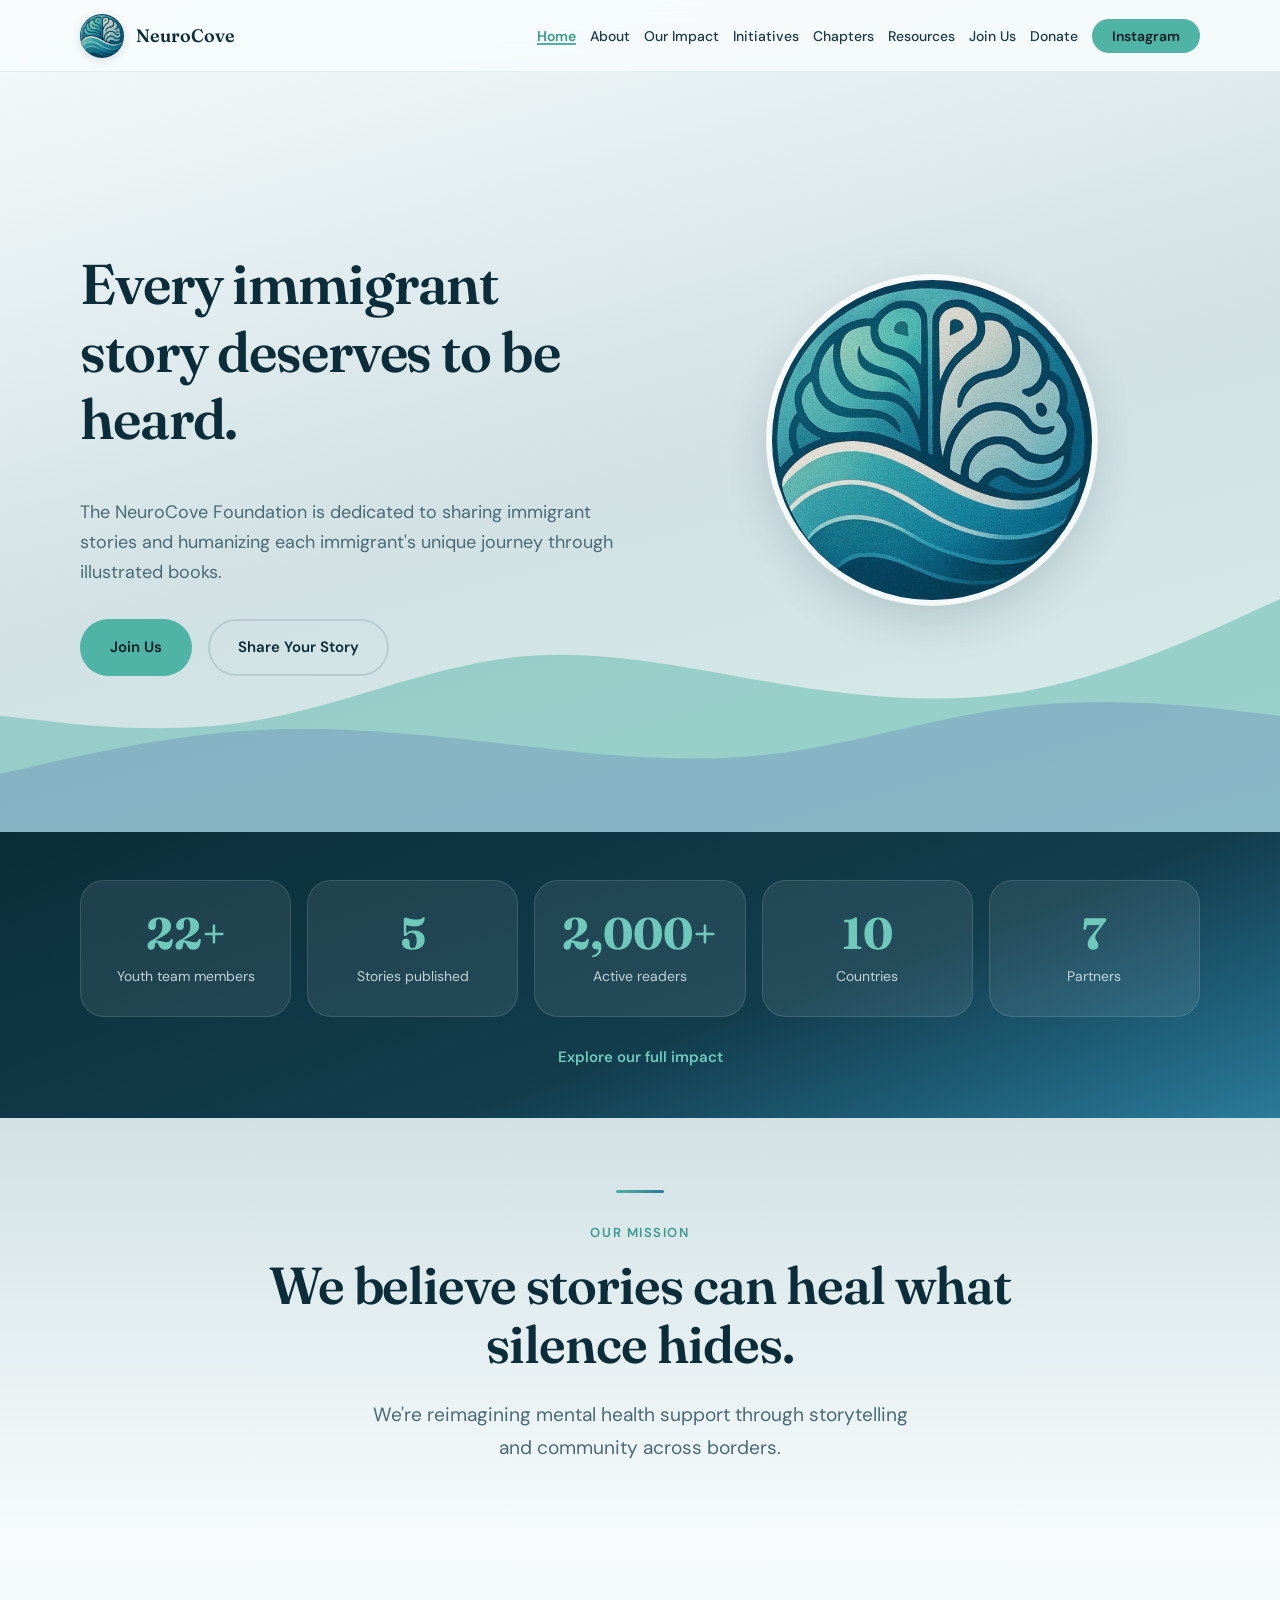
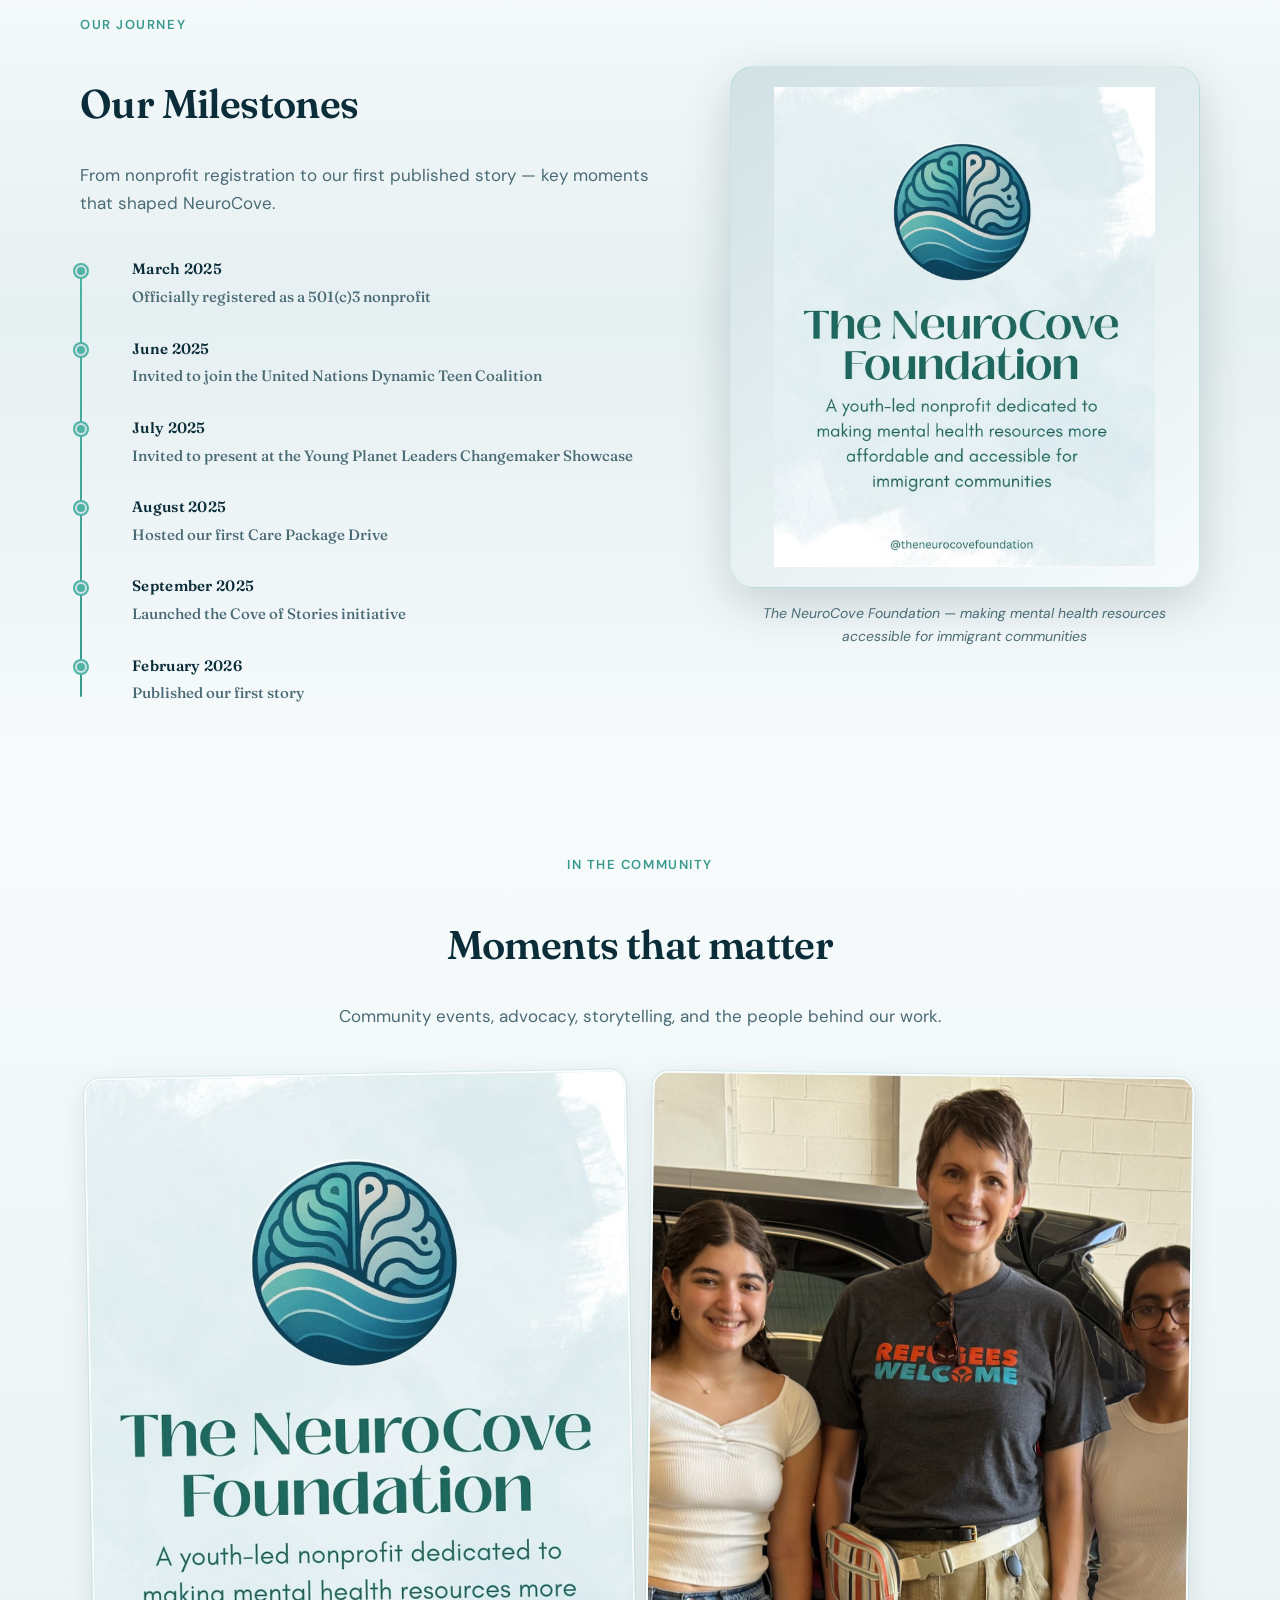
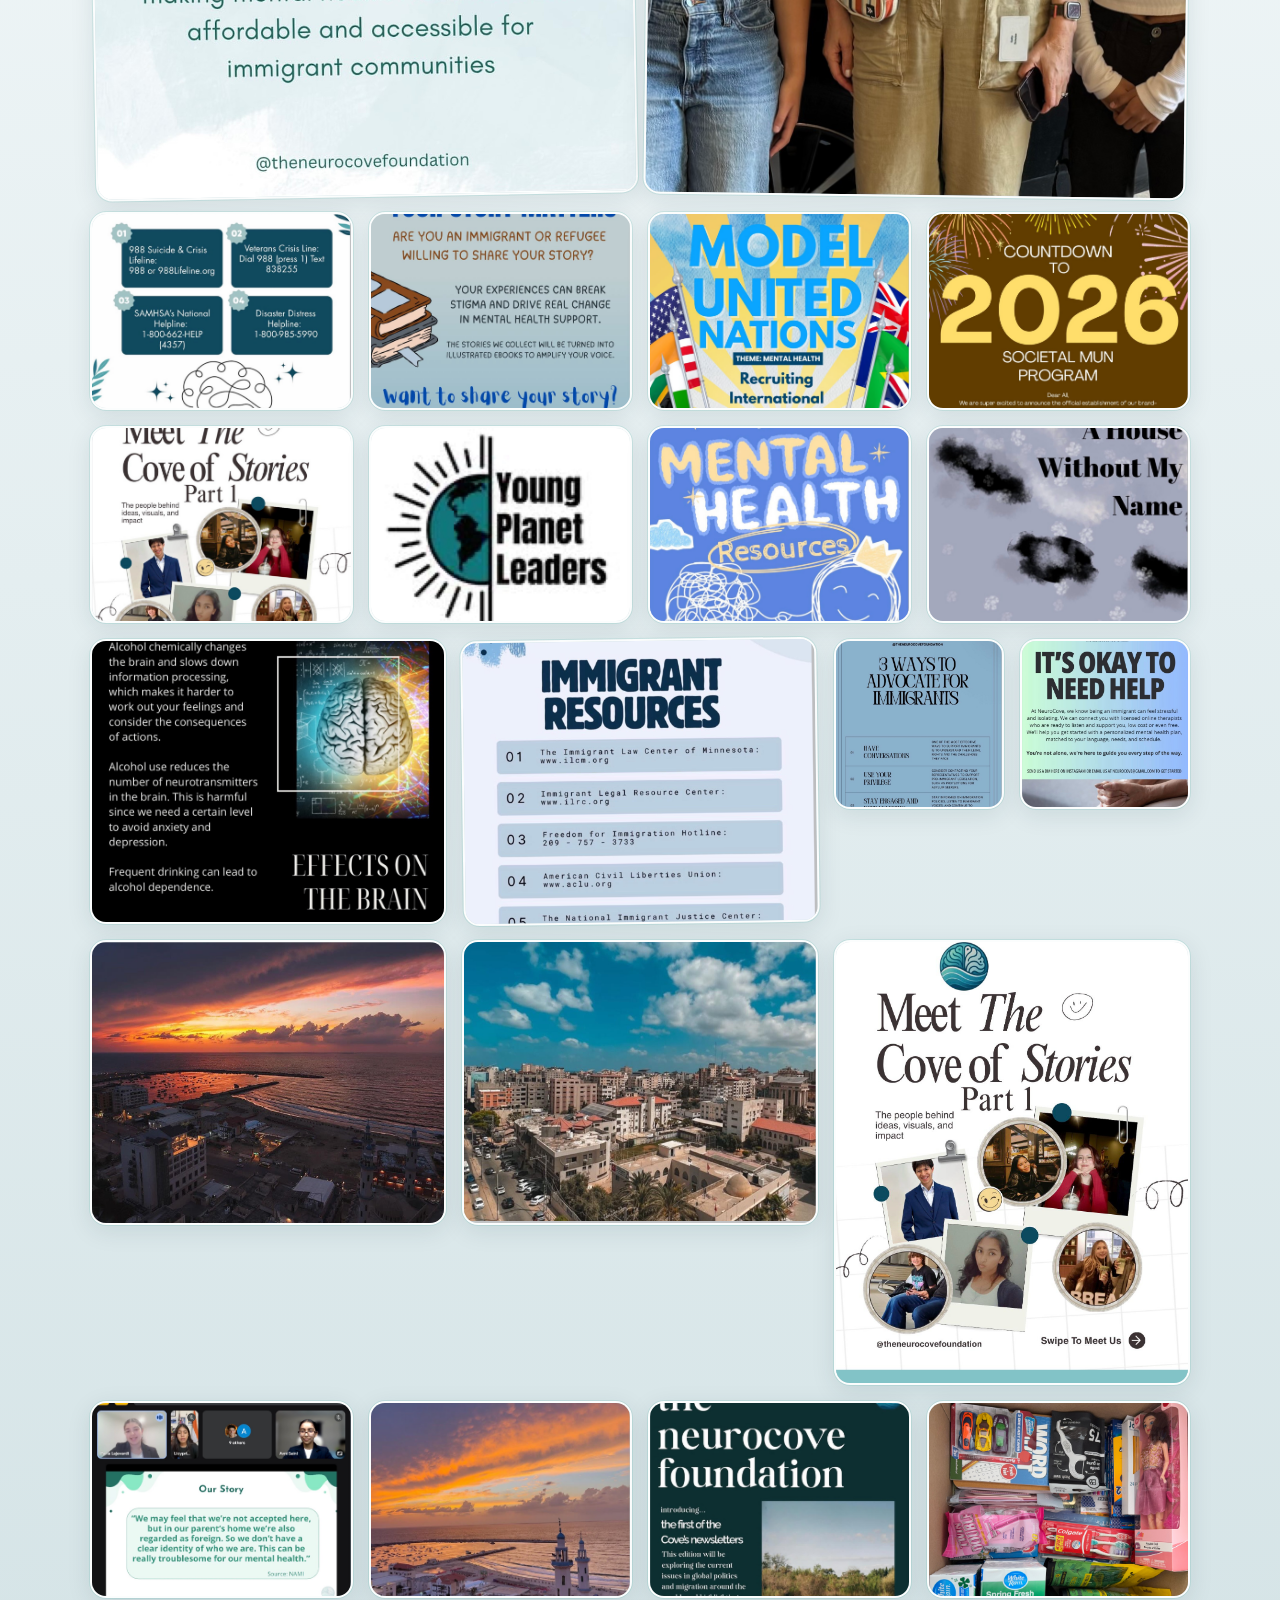
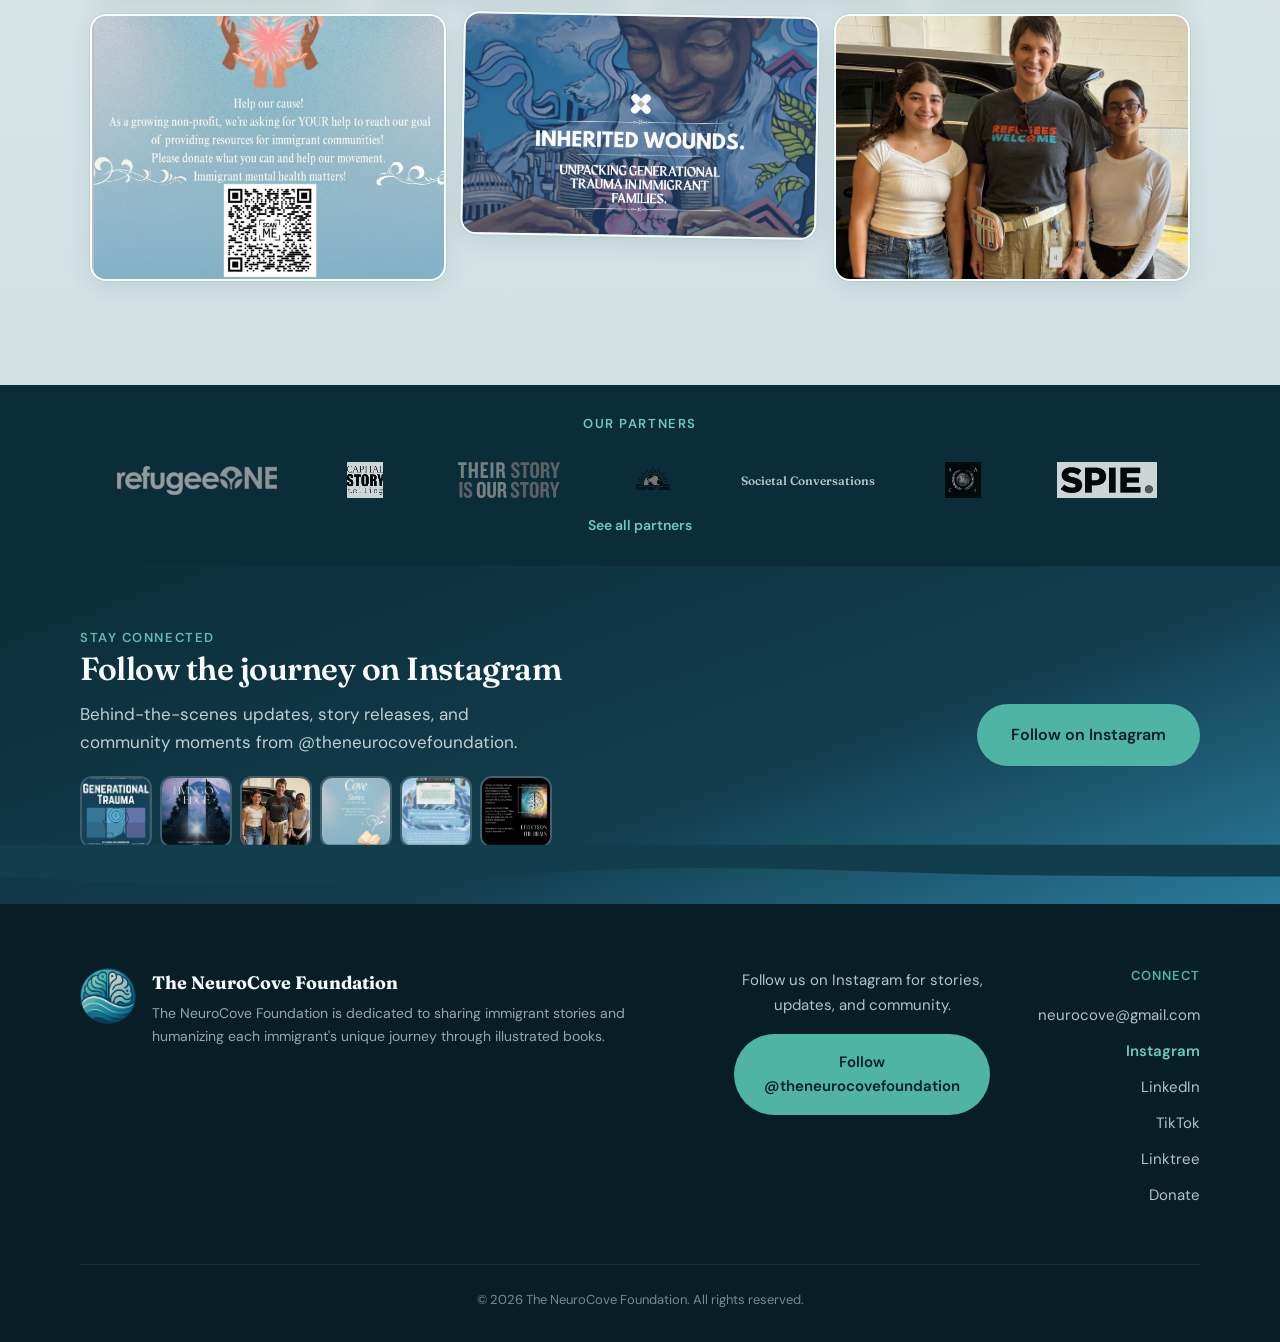
==== commit 0c0cb210: "Update index.html" ====
--- a/index.html
+++ b/index.html
@@ -30,6 +30,7 @@
         <li><a href="about.html">About</a></li>
         <li><a href="impact.html">Our Impact</a></li>
         <li><a href="initiatives.html">Initiatives</a></li>
+        <li><a href="chapters.html">Chapters</a></li>
         <li><a href="resources.html">Resources</a></li>
         <li><a href="https://linktr.ee/neurocove" target="_blank" rel="noopener noreferrer">Join Us</a></li>
         <li><a href="https://hcb.hackclub.com/donations/start/neurocove" target="_blank" rel="noopener noreferrer">Donate</a></li>
@@ -67,7 +68,7 @@
       <div class="container">
         <div class="stats-grid reveal">
           <div class="stat-card">
-            <span class="stat-number">20+</span>
+            <span class="stat-number">22+</span>
             <span class="stat-label">Youth team members</span>
           </div>
           <div class="stat-card">
@@ -79,7 +80,7 @@
             <span class="stat-label">Active readers</span>
           </div>
           <div class="stat-card">
-            <span class="stat-number">9</span>
+            <span class="stat-number">10</span>
             <span class="stat-label">Countries</span>
           </div>
           <div class="stat-card">
